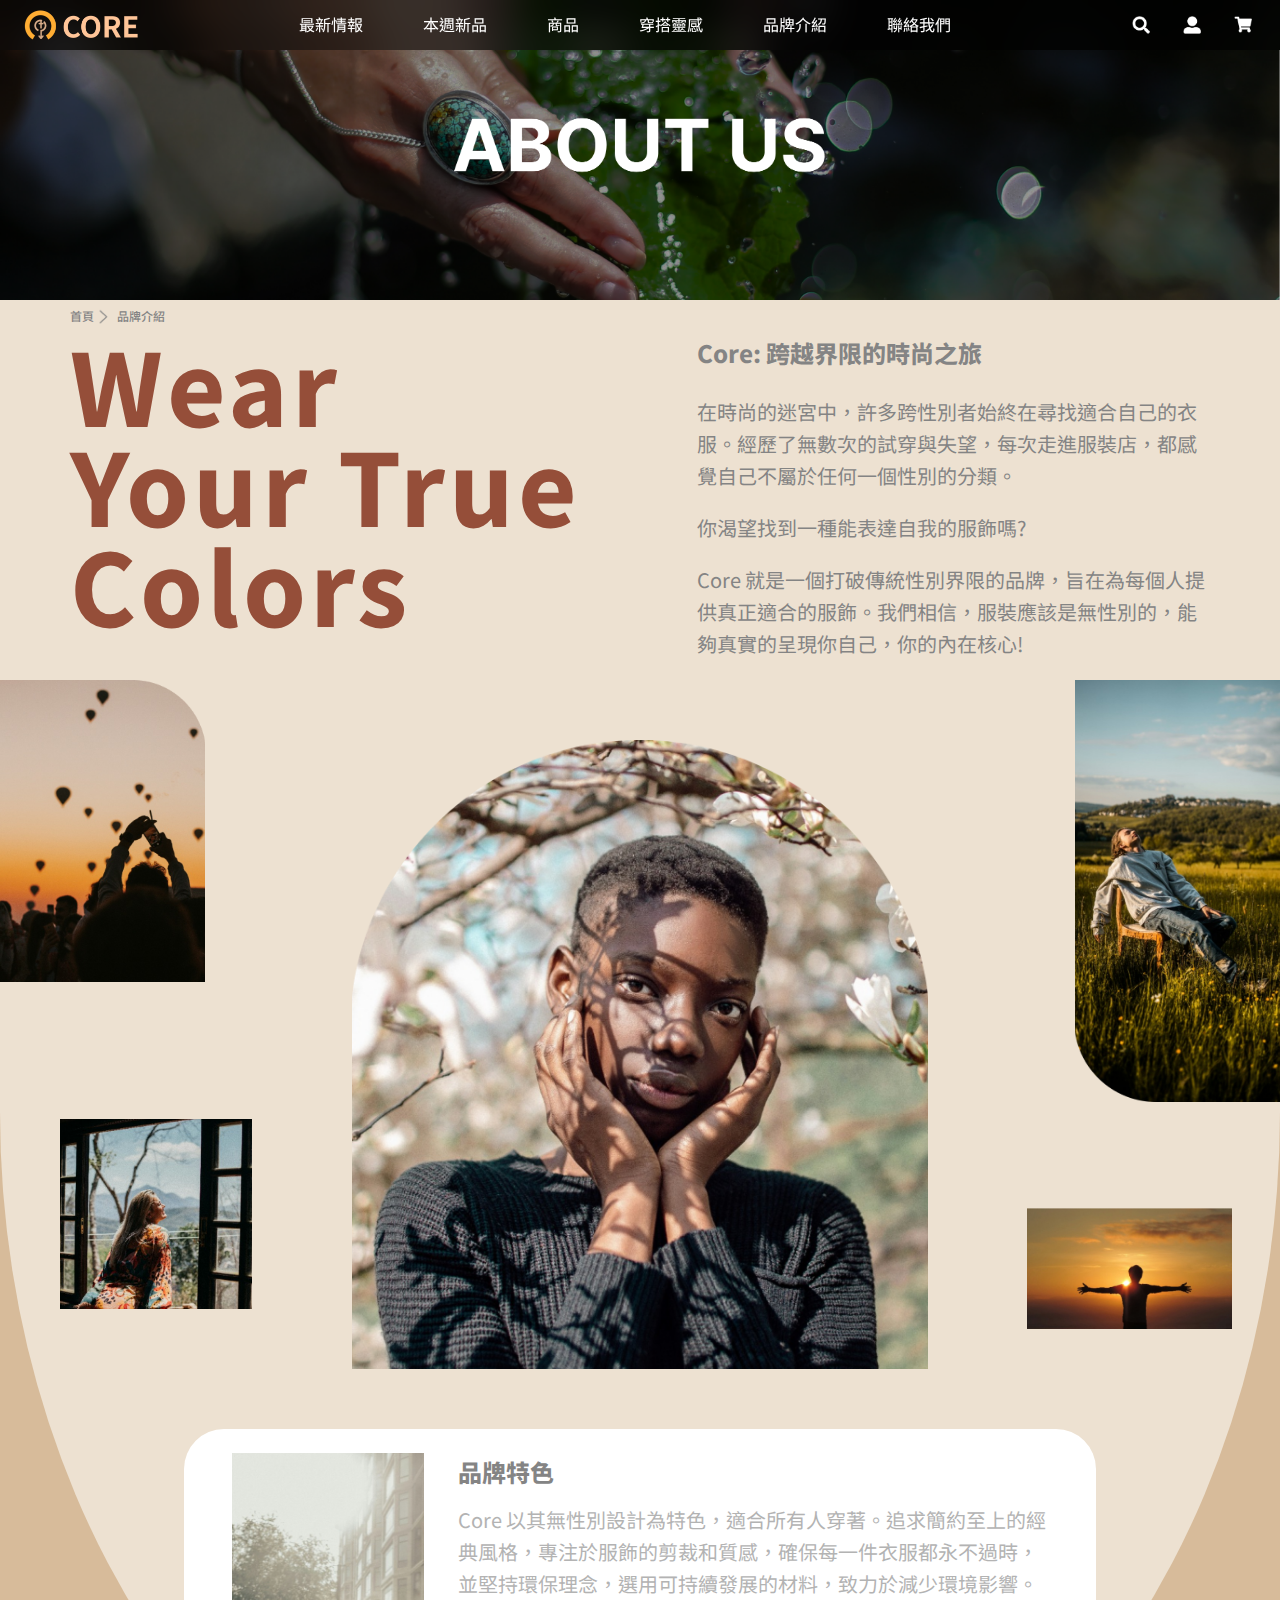
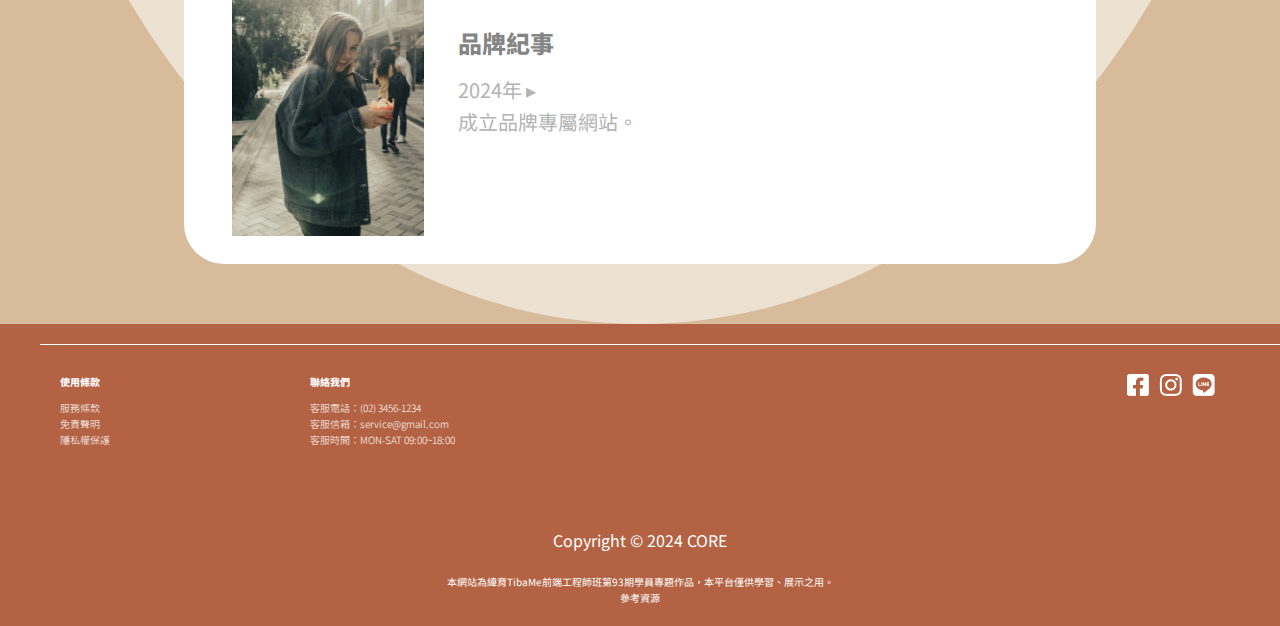
==== about-us.html @ e3f55ef5 "資料夾結構調整" ====
<!DOCTYPE html>
<html lang="zh-TW">
<head>
    <meta charset="UTF-8">
    <meta name="viewport" content="width=device-width, initial-scale=1.0">
    <title>品牌介紹 | CORE</title>
    <link rel="stylesheet" href="/css/about-us.css">
    <link rel="stylesheet" href="/css/main.css">
    <link rel="stylesheet" href="https://cdnjs.cloudflare.com/ajax/libs/font-awesome/6.0.0-beta3/css/all.min.css">
</head>
<body>
    <div id="wrapper"><!-- 最外層包裝 -->
        
        <!-- 導覽列     -->
         <nav id="main-sel">
             <a href="index.html"><img src="/img/main-logo_row_text.png" alt=""></a>
             <!-- logo按鈕 -->
             <!-- <h1>CORE</h1> -->
             <ul class="navbar-list">
                 <li><a href="latest-news.html" class="list-item">最新情報</a></li>
                 <li><a href="new-arrivals.html" class="list-item">本週新品</a></li>
                 <li><a href="all-products.html" class="list-item">商品</a></li>
                 <li><a href="style-inspiration.html" class="list-item">穿搭靈感</a></li>
                 <li><a href="about-us.html" class="list-item">品牌介紹</a></li>
                 <li><a href="contact-us.html" class="list-item">聯絡我們</a></li>
 
             </ul>
             <ul class="icon">
                 <li><a href="#" class="list-item"><img src="/img/lensVector.png" alt=""></a></li>
                 <li><a href="login.html" class="list-item"><img src="/img/personVector.png" alt=""></a></li>
                 <li><a href="cart.html" class="list-item"><img src="/img/cartVector.png" alt=""></a></li>
             </ul>
         </nav>
         <header>
             <div id="cover" class="coverflow">
                 <a href="new-arrivals.html"><img src="/img/about_img.png" alt="圖片1"></a>
             </div>
         </header> 
         
         
         <!-- 中間內容 -->

         <main>
            <section class="about02"><!--處理背景-->
                <div class="content-bg"><!--處理裝飾弧形背景-->
                    <div class="breadcrumbs">
                        <ol class="itemscope">
                            <li>
                                <a href="index.html"><span>首頁</span></a>
                            </li>
                            
                            <li>
                                <span>品牌介紹</span>
                            </li>
                        </ol>
                    </div>
                    
                        <div class="content-1"><!--處理重要介紹文在寬度1140px內置中排版-->
                            <div class="inner01">
                                <div class="heading">
                                    <h2>Wear <br>Your True Colors<br></h2>
                                </div>
                                <div class="text">
                                    <h3>Core: 跨越界限的時尚之旅</h3>
                                    <p>在時尚的迷宮中，許多跨性別者始終在尋找適合自己的衣服。經歷了無數次的試穿與失望，每次走進服裝店，都感覺自己不屬於任何一個性別的分類。</p>
                                    <p>你渴望找到一種能表達自我的服飾嗎?</p>
                                    <p>Core 就是一個打破傳統性別界限的品牌，旨在為每個人提供真正適合的服飾。我們相信，服裝應該是無性別的，能夠真實的呈現你自己，你的內在核心!</p>
                                </div>
                            </div>
                            
                        </div>
                        <div class="content-2">
                            <div class="figure_wrap01">
                                <figure class="f1">
                                    <img src="/img/deco_1.png" alt="">
                                </figure>
                                <figure class="f2">
                                    <img src="/img/deco_3.png" alt="">
                                </figure>
                            </div>
                            <div class="figure_wrap02">
                                <figure class="main-fig">
                                    <img src="/img/main_deco.png" alt="">
                                </figure>

                            </div>
                            <div class="figure_wrap03">
                                <figure class="f3">
                                    <img src="/img/deco_2.png" alt="">
                                </figure>
                                <figure class="f4">
                                    <img src="/img/deco_4.png" alt="">
                                </figure>
                            </div>

                        </div>
                        <div class="content-3"><!--處理重要介紹文在寬度1140px內置中排版-->
                            <div class="inner03">
                                <div class="profile">
                                    <figure class="f5">
                                        <img src="/img/deco_5.png" alt="">
                                    </figure>
                                </div>
                                <div class="txt">
                                    <h3>品牌特色</h3>
                                    <p>Core 以其無性別設計為特色，適合所有人穿著。追求簡約至上的經典風格，專注於服飾的剪裁和質感，確保每一件衣服都永不過時，並堅持環保理念，選用可持續發展的材料，致力於減少環境影響。</p>
                                    <h3>品牌紀事</h3>
                                    <p>2024年 ▸ <br> 
                                    成立品牌專屬網站。</p>
                                </div>
                            </div>
                            
                        </div>
                </div>
            </section>
            

         </main>


          <!-- 頁尾     -->
        <footer>
            <div class="content-footer">
                <div class="information">
                    <div class="manual">
                        <h5>使用條款</h5>
                        <p>服務條款
                        <br>
                        免責聲明
                        <br>
                        隱私權保護</p>
                    </div>
                    <div class="contact">
                        <h5>聯絡我們</h5>
                        <p>客服電話：(02) 3456-1234
                        <br>
                        客服信箱：service@gmail.com
                        <br>
                        客服時間：MON-SAT 09:00~18:00
                        </p>
                    </div>
                </div>
                <div class="user">
                    <ul>
                        <li><a href="#" class="list-item"><img src="/img/fb-Vector.png" alt=""></a></li>
                        <li><a href="#" class="list-item"><img src="/img/igVector.png" alt=""></a></li>
                        <li><a href="#" class="list-item"><img src="/img/lineVector.png" alt=""></a></li>
                    </ul>
                </div>
            </div>
            <div class="copyright">
                <h3>Copyright © 2024 CORE
                </h3>
                <p>本網站為緯育TibaMe前端工程師班第93期學員專題作品，本平台僅供學習、展示之用。</p>
                <p><a href="#">參考資源</a></p>
            </div>
        </footer>
    </div>
</body>
</html>
---- css/about-us.css ----
@import url("reset.css");


@import url('https://fonts.googleapis.com/css2?family=Noto+Sans+TC:wght@100..900&display=swap');

html{
    font-size: 62.5%; /* 預設字級是16px, 16 x 62.5% ＝ 10 , 方便計算*/
  }

body{
    
    /* font-size: 20px; */
    line-height: 1.6;
    color: #333;
    font-family: Noto Sans TC, Arial, Helvetica, sans-serif;
}

a{
    color: #fff;
    text-decoration: none;
}


#wrapper {
    /* width: 1140px; */
    /* wrapper寬度不適合限制固定寬度，會影響不同尺寸的呈現狀況 */
    margin: 0 auto;
    margin: 0;
    padding: 0;
    border: 0;
    vertical-align: baseline;
}


/* ==============(header大圖)================ */

.coverflow{
    /* border: 1px solid red; */
    width: auto;
    height: 300px;
    /* 主要父容器的寬度建議設定auto(可以跟著螢幕大小變化，是板面需求，調整固定高度即可) */
    position: relative;
    /* overflow: hidden; */
}

.coverflow > a{
    display: block;
    position: absolute;
    top: 0;
    left: 0;
    width: 100%;
    /* 設置元素的寬度為其包含塊（父層）的100%。 */
    height: 100%;
    /* 設置元素的高度為自動，表示元素的高度會根據其內容自動調整，而不會強制拉伸到某個固定高度。 */
    /* 如果用height: 100%：設置元素的高度為其包含塊的100%，表示元素的高度會填滿其父層的高度，不論其內容多少。 */

}

.coverflow > a > img{
    width: 100%;
    height: 100%;
    object-fit: cover;
}

/* ================中間內容============== */


.about02{
    background-color: #D7BB9A;
    /* border: 1px solid #EDE1D1; */
    width: 100%;
    height: 100%; */
    /* border: 1px solid red;  */
    



    


}
/*麵包屑*/
.breadcrumbs{
    width: 1140px;
    padding: 5px 0;
    margin: 0 auto;
    /* border: 1px solid red; */

}

.itemscope{
    display: flex;
    align-items: center;



}

.itemscope li {
    /* border: 1px solid red; */

    position: relative;
    font-size: 1.2rem;
    color: #3e3e3e;
    /* letter-spacing: .1em; */
    text-transform: uppercase;
    height: 24px;
    margin-right: 5px;
    padding-right: 18px;

}



/*用偽元素處理麵包屑箭頭*/
.itemscope li::after{
    /* border: 1px solid red; */
    position: absolute;
    top: 50%;
    right: 0;
    transform: translateY(-50%);
    content: "";
    width: 18px;
    height: 24px;
    background: url(/img/ep_arrow-up.png) center center / contain no-repeat;

}

.itemscope li:last-child::after{
    display: none;

}

.itemscope li > a{
    /* border: 1px solid red; */
    
    display: block;
    /* width: 40px; */
    height: 24px;
    line-height: 22px;
    color: #848484;
    transition: opacity .3s;
    font-weight: 500;
    


}

.itemscope li > span{
    display: block;
    /* width: 70px; */
    height: 24px;
    line-height: 22px;
    color: #848484;
    transition: opacity .3s;
    font-weight: 500;

}


.content-bg{
    /* border: 1px solid blue; */
    width: 100%;
    height: auto;
    background-color: #EDE1D1;
    border-radius:  0 0 50% 50%;
    margin: 0 auto;
    padding-bottom: 60px;
}

.content-1{
    /* border: 1px solid red;  */

    width: 1140px;
    /* padding: 40px 0; */
    margin: 0 auto;
    /* display: flex; */
    
}

.inner01{
    /* border: 1px solid red;  */
    display: flex;
    align-items: start;
    justify-content: space-between;
}

.heading{
    flex-basis: 55%;
}

.heading > h2{
    /* border: 1px solid red;  */
    line-height: 10rem;
    font-size: 10rem;
    color: #954E39;
    font-weight: 800;
    letter-spacing: .4rem;
}

.text{
    /* border: 1px solid red;  */

    flex-basis: 45%;
}

.text h3{
    font-size: 2.4rem;
    font-weight: 800;
    color: #848484;
    margin-bottom: 24px;
}

.text  > p{
    font-size: 2rem;
    color: #848484;
    margin-bottom: 20px;
    
}



.content-2{
    display: flex;
    /* border: 1px solid red; */
    justify-content: space-between;

}

.figure_wrap01{
    /* border: 1px solid red;  */

    flex-grow: 1;
    flex-basis: 20%;
    display: flex;
    flex-direction: column;
    justify-content: space-between;
    
}

.f1{
    width: 80%;
}

.f1 > img{
    /* border: 1px solid red;  */
    width: 100%;
    height: 100%;
    object-fit: cover;
}

.f2{
    width: 75%;
    padding-left: 60px;
    padding-bottom: 120px;
}

.f2 > img{
    width: 100%;
    height: 100%;
    object-fit: cover;


}

.figure_wrap02{
    flex-grow: 1;
    flex-basis: 60%;
    display: flex;
    flex-direction: column;
    align-items: center;
    justify-content: center;
}

.main-fig{
    width: 75%;
    padding: 60px 0;
}

.main-fig > img{
    width: 100%;
    height: 100%;
    object-fit: cover;
}

.figure_wrap03{
    /* border: 1px solid red;  */

    flex-grow: 1;
    flex-basis: 20%;
    display: flex;
    flex-direction: column;
    justify-content: space-between;
    align-items: end;
}

.f3{
    width: 80%;
}

.f3 > img{
    /* border: 1px solid red;  */
    width: 100%;
    height: 100%;
    object-fit: cover;
}

.f4{
    width: 80%;
    padding-right: 48px;
    padding-bottom: 100px;
}

.f4 > img{
    /* border: 1px solid red;  */
    width: 100%;
    height: 100%;
    object-fit: cover;
}


.content-3{
    /* border: 1px solid red;  */
    width: 1140px;
    /* padding: 40px 0; */
    margin: 0 auto;


    
}

.inner03{
    /* border: 1px solid red;  */
    background-color: #fff;
    border-radius: 40px;
    width: 80%;
    margin: 0 auto;
    display: flex;
    align-items: start;
}

.profile{
    /* border: 1px solid red;  */

    flex-basis: 30%;

    
}

.f5{
    width: 70%;
    padding-left: 48px;
    padding-top: 24px;
    padding-bottom: 24px;
}

.f5 > img{
    /* border: 1px solid red;  */
    width: 100%;
    height: 100%;
    object-fit: cover;
}

.txt{
    /* border: 1px solid red;  */
    flex-basis: 70%;
}

.txt > h3{
    padding-top: 24px;
    font-size: 2.4rem;
    font-weight: 800;
    color: #848484;
    margin-bottom: 12px;
    
}


.txt > p{
    font-size: 2rem;
    color: #B3B3B3;
    /* margin-bottom: 20px; */
    padding-right: 48px;
}
---- css/main.css ----
@import url("reset.css");
@import url('https://fonts.googleapis.com/css2?family=Noto+Sans+TC:wght@100..900&display=swap');

html{
    font-size: 62.5%; /* 預設字級是16px, 16 x 62.5% ＝ 10 , 方便計算*/
  }

body{
    
    /* font-size: 20px; */
    line-height: 1.6;
    color: #333;
    font-family: Noto Sans TC, Arial, Helvetica, sans-serif;
}

a{
    color: #fff;
    text-decoration: none;
}


#wrapper {
    /* width: 1140px; */
    /* wrapper寬度不適合限制固定寬度，會影響不同尺寸的呈現狀況 */
    margin: 0 auto;
    margin: 0;
    padding: 0;
    border: 0;
    vertical-align: baseline;
}
/* ==============(nav選單)================ */
#main-sel {
    position: fixed;
    top: 0;
    left: 0;
    right: 0;
    background-color: rgba(0, 0, 0, 0.5);
    backdrop-filter: blur(20px);
    z-index: 1000;
    display: flex;
    align-items: center;
    justify-content: space-between;
    /* max-width: 1140px; */
    max-width: 100%;
    /* #main-sel 元素的寬度如果超過了 #wrapper 的寬度，導致內部的內容無法在 #wrapper 的範圍內居中對齊。可以用max-width防止內容超出 #wrapper 的寬度。： */
   padding: 0 20px;
    /* 確保 #main-sel 的內容在 #wrapper 的範圍內置中 */
}

#main-sel>a{
    /* border: 2px solid red; */
    display: block;
    height: 50px;
    display: flex;
    align-items: center;
    justify-content: center;
    /* margin-left: 20px; */
    
}

#main-sel>a img{
    display: block;
    max-height: 100%;
    max-width: 100%;
}

.navbar-list {
    /* border: 2px solid red; */
    display: flex;
    
    /* margin-left: auto; */
    /* margin-left: auto;：自動設定左邊距離，使 ul 元素在其父容器中靠右對齊。這是因為在使用 auto 值時，剩餘的空間會被分配給左邊距離，從而將元素推到右邊。 */
}

.navbar-list li {
    flex-grow: 1;
    /* border: 2px solid red; */
    position: relative;
    margin: 0 30px;
    display: flex;
    /* #main-sel li 導入 Flex，並使用 align-items 和 justify-content 來把所有內部的元素垂直和水平置中 */
    align-items: center;
    justify-content: center;
}


#main-sel li a{
    /* border: 1px solid blue; */
    display: block;
    text-align: center;
    line-height: 42px;
    font-size: 1.6rem;
    
}

/* add:選單項目的滑動下劃線效果 */
.navbar-list li a::after {
    content: "";
    display: block;
    width: 0;
    height: 2px;
    background: #e2a87b;
    transition: width .3s;
}

.navbar-list li a:hover::after {
    width: 100%;
    transition: width .3s;
}

/* =========================== */


#main-sel li:hover a{
    /* border: 1px solid blue; */
    display: block;
    text-align: center;
    line-height: 42px;
    font-size: 1.6rem;
    font-weight: 800;
    color: #e2a87b;
    
    
}

.icon{
    display: flex;
}

.icon li{
    margin-left: 25px;
}


.icon img{

    /* border: 1px solid blue; */
    display: block;
    /* 在 .list-item img 中使用 max-height 和 max-width 來確保圖像不會超過父元素的尺寸，同時保持圖像的比例 */
    max-height: 70%;
    max-width: 70%;
    /* text-align: center; */
}





/* ================首尾============== */

footer{
    background-color: #B36243;
    overflow: hidden;
}

.content-footer{
    /* border: 1px solid blue; */
    /* max-width: 1140px; */
    /* width: 100%; 確保 .content-3 滿寬 */
    margin: 0 auto;
    padding: 50px 60px;
    /* padding: 50px 20px; 減少內邊距以適應不同視窗大小 */
    display: flex;
    align-items: start;
    justify-content: space-between;
    position: relative;
}

.content-footer::before{
    content: "";
    display: block;
    width: calc(100% - 40px); /* 使用百分比寬度減去左右的間距 */
    height: 1px;
    background-color: #fff;
    position: absolute;
    right: 0;
    top: 20px;
    margin: 0 auto;
}


.information{
    /* border: 1px solid blue; */
    display: flex;
}

.manual{
    /* border: 1px solid blue; */
    color: white;
    margin-right: 200px;
}

.manual h5{
    font-weight: 800;
    margin-bottom: 10px;
}

.manual p{
    font-weight: 300;
    margin-bottom: 10px;
}

.contact{
    /* border: 1px solid blue; */
    color: white;
}

.contact h5{
    font-weight: 800;
    margin-bottom: 10px;
}

.contact p{
    font-weight: 300;
    margin-bottom: 10px;
}

.user ul{
    /* border: 1px solid blue; */
    display: flex;
}

.user li{
    margin: 0 5px;
    display: flex;
    align-items: center;
    justify-content: center;
}

.user a{
    display: block;
    align-items: center;
    justify-content: center;
}

.user img{
    display: block;
}

.copyright{
    /* border: 1px solid blue; */
    max-width: 1140px;
    margin: 0 auto;
    padding: 20px 0;
    display: flex;
    flex-direction: column;
    align-items: center;
    justify-content: center;
}

.copyright > h3{
    color: #fff;
    font-size: 1.6rem;
    margin-bottom: 20px;
}

.copyright > p{
    color: #fff;
}

.copyright > p > a{
    display: block;
    color: #fff;
}



@media screen and (max-width: 1030px) {
    /* 第一個斷點提早設定，標題列的字會擠到換行 */
    /* 先看wrapper最大寬度是多少，先設定一個斷點>>>width :auto */
    .wrapper{
      width: auto;
    }

    /* 當螢幕寬度小於1030px時，調整navbar-list li中的內容 */
    .navbar-list li {
        margin: 0 10px; /* 調整間距 */
    }
    
    #main-sel li a {
        font-size: 1.2rem; /* 調整字體大小 */
        line-height: 30px; /* 調整行高 */
    }
    
    #main-sel>a img {
        max-height: 80%; /* 調整圖片大小 */
        max-width: 80%;
    }
    
    .icon img {
        max-height: 50%;
        max-width: 50%;
    }
  
  }
  
  @media screen and (max-width: 930px) {
  
    /* 遇到頁尾開始無法填滿頁面，另外標題列的部分也需要只留下ICON和漢堡 */
    .navbar-list {
        display: none;
    }

    #main-sel {
        display: flex;
        justify-content: space-between;
    }

    .icon {
        display: none;
    }

    #main-sel::after {
        content: '\2630'; /* Unicode for hamburger icon */
        font-size: 2.4rem;
        color: #fff;
        cursor: pointer;
    }

    footer {
        width: 100%;
        padding: 20px;
    }

    .content-footer {
        flex-direction: column;
        align-items: center;
        padding: 20px;
    }

    .information {
        flex-direction: column;
        align-items: center;
    }

    .manual,
    .contact {
        margin-right: 0;
        text-align: center;
    }

    .user {
        margin-top: 20px;
    }

    .copyright {
        width: 100%;
        padding: 10px 0;
        text-align: center;
    }
  }
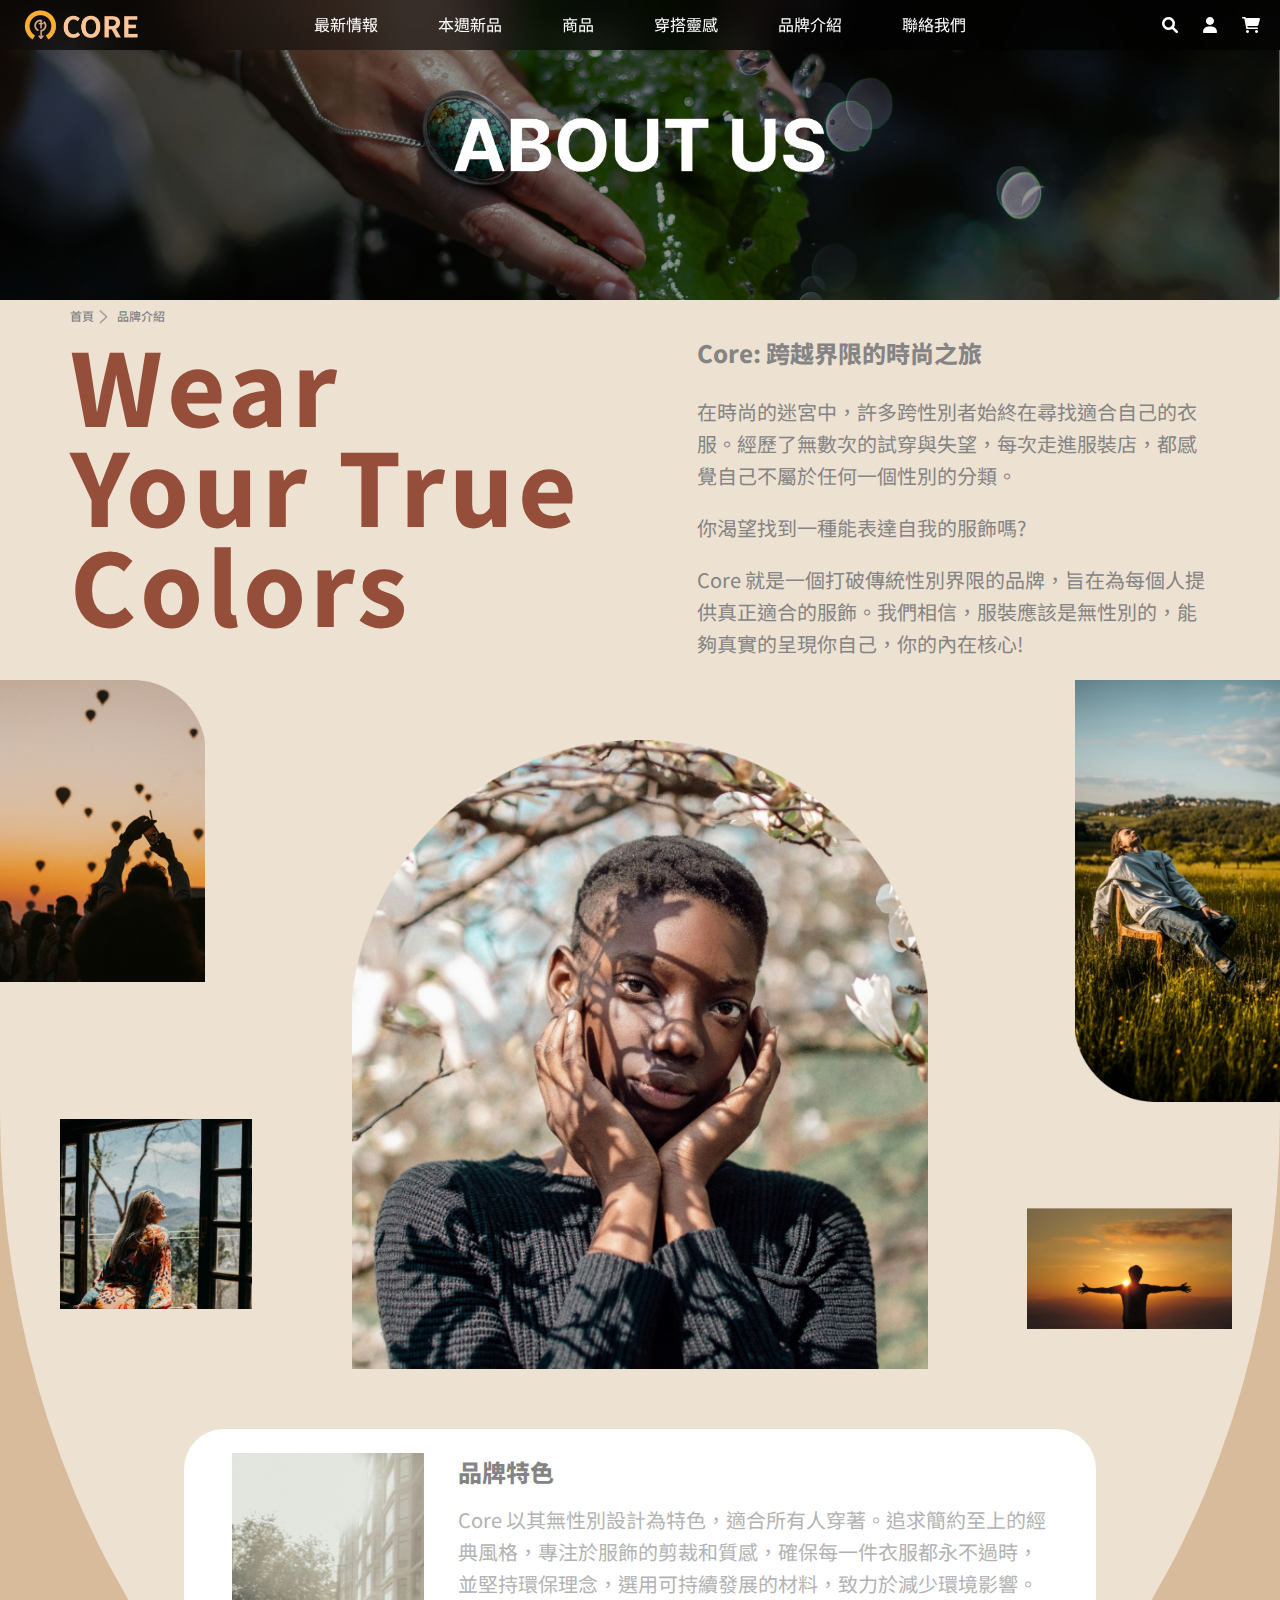
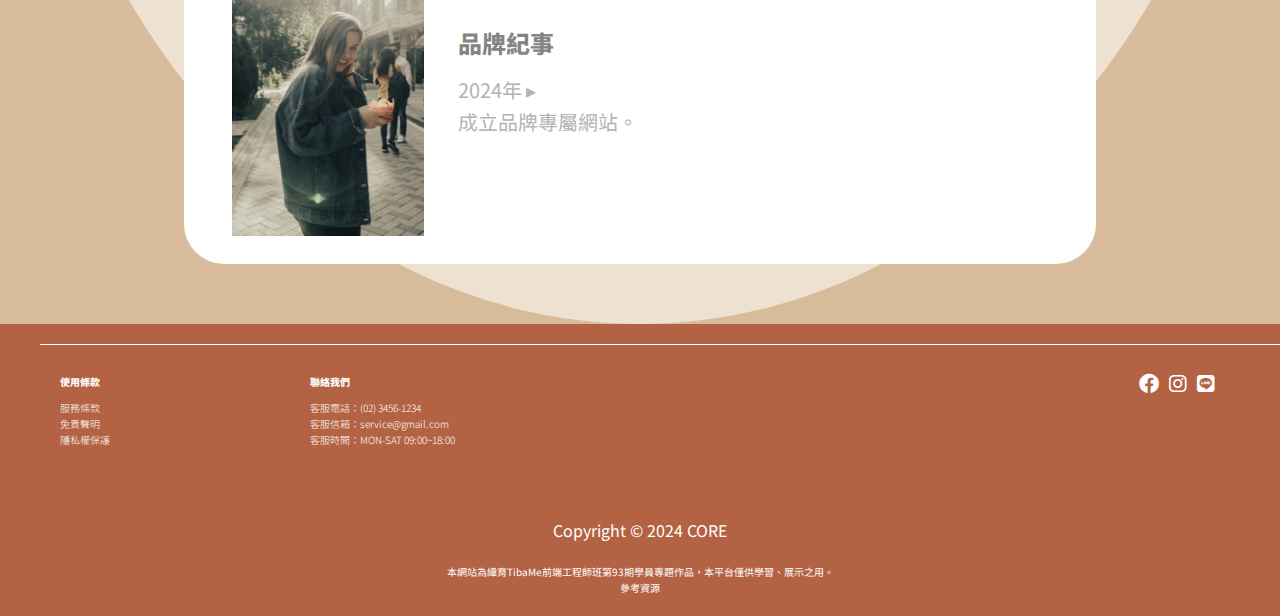
==== commit 1c0539c4: "更換icon標籤(font-awesome)" ====
--- a/about-us.html
+++ b/about-us.html
@@ -1,160 +1,190 @@
 <!DOCTYPE html>
 <html lang="zh-TW">
-<head>
-    <meta charset="UTF-8">
-    <meta name="viewport" content="width=device-width, initial-scale=1.0">
+  <head>
+    <meta charset="UTF-8" />
+    <meta name="viewport" content="width=device-width, initial-scale=1.0" />
     <title>品牌介紹 | CORE</title>
-    <link rel="stylesheet" href="/css/about-us.css">
-    <link rel="stylesheet" href="/css/main.css">
-    <link rel="stylesheet" href="https://cdnjs.cloudflare.com/ajax/libs/font-awesome/6.0.0-beta3/css/all.min.css">
-</head>
-<body>
-    <div id="wrapper"><!-- 最外層包裝 -->
-        
-        <!-- 導覽列     -->
-         <nav id="main-sel">
-             <a href="index.html"><img src="/img/main-logo_row_text.png" alt=""></a>
-             <!-- logo按鈕 -->
-             <!-- <h1>CORE</h1> -->
-             <ul class="navbar-list">
-                 <li><a href="latest-news.html" class="list-item">最新情報</a></li>
-                 <li><a href="new-arrivals.html" class="list-item">本週新品</a></li>
-                 <li><a href="all-products.html" class="list-item">商品</a></li>
-                 <li><a href="style-inspiration.html" class="list-item">穿搭靈感</a></li>
-                 <li><a href="about-us.html" class="list-item">品牌介紹</a></li>
-                 <li><a href="contact-us.html" class="list-item">聯絡我們</a></li>
- 
-             </ul>
-             <ul class="icon">
-                 <li><a href="#" class="list-item"><img src="/img/lensVector.png" alt=""></a></li>
-                 <li><a href="login.html" class="list-item"><img src="/img/personVector.png" alt=""></a></li>
-                 <li><a href="cart.html" class="list-item"><img src="/img/cartVector.png" alt=""></a></li>
-             </ul>
-         </nav>
-         <header>
-             <div id="cover" class="coverflow">
-                 <a href="new-arrivals.html"><img src="/img/about_img.png" alt="圖片1"></a>
-             </div>
-         </header> 
-         
-         
-         <!-- 中間內容 -->
+    <link rel="stylesheet" href="./css/about-us.css" />
+    <link rel="stylesheet" href="./css/main.css" />
+    <link
+      rel="stylesheet"
+      href="https://cdnjs.cloudflare.com/ajax/libs/font-awesome/6.0.0-beta3/css/all.min.css"
+    />
+  </head>
+  <body>
+    <div id="wrapper">
+      <!-- 最外層包裝 -->
 
-         <main>
-            <section class="about02"><!--處理背景-->
-                <div class="content-bg"><!--處理裝飾弧形背景-->
-                    <div class="breadcrumbs">
-                        <ol class="itemscope">
-                            <li>
-                                <a href="index.html"><span>首頁</span></a>
-                            </li>
-                            
-                            <li>
-                                <span>品牌介紹</span>
-                            </li>
-                        </ol>
-                    </div>
-                    
-                        <div class="content-1"><!--處理重要介紹文在寬度1140px內置中排版-->
-                            <div class="inner01">
-                                <div class="heading">
-                                    <h2>Wear <br>Your True Colors<br></h2>
-                                </div>
-                                <div class="text">
-                                    <h3>Core: 跨越界限的時尚之旅</h3>
-                                    <p>在時尚的迷宮中，許多跨性別者始終在尋找適合自己的衣服。經歷了無數次的試穿與失望，每次走進服裝店，都感覺自己不屬於任何一個性別的分類。</p>
-                                    <p>你渴望找到一種能表達自我的服飾嗎?</p>
-                                    <p>Core 就是一個打破傳統性別界限的品牌，旨在為每個人提供真正適合的服飾。我們相信，服裝應該是無性別的，能夠真實的呈現你自己，你的內在核心!</p>
-                                </div>
-                            </div>
-                            
-                        </div>
-                        <div class="content-2">
-                            <div class="figure_wrap01">
-                                <figure class="f1">
-                                    <img src="/img/deco_1.png" alt="">
-                                </figure>
-                                <figure class="f2">
-                                    <img src="/img/deco_3.png" alt="">
-                                </figure>
-                            </div>
-                            <div class="figure_wrap02">
-                                <figure class="main-fig">
-                                    <img src="/img/main_deco.png" alt="">
-                                </figure>
+      <!-- 導覽列     -->
+      <nav id="main-sel">
+        <a href="index.html"
+          ><img src="./img/main-logo_row_text.png" alt=""
+        /></a>
+        <!-- logo按鈕 -->
+        <!-- <h1>CORE</h1> -->
+        <ul class="navbar-list">
+          <li><a href="latest-news.html" class="list-item">最新情報</a></li>
+          <li><a href="new-arrivals.html" class="list-item">本週新品</a></li>
+          <li><a href="all-products.html" class="list-item">商品</a></li>
+          <li>
+            <a href="style-inspiration.html" class="list-item">穿搭靈感</a>
+          </li>
+          <li><a href="about-us.html" class="list-item">品牌介紹</a></li>
+          <li><a href="contact-us.html" class="list-item">聯絡我們</a></li>
+        </ul>
+        <ul class="icon">
+          <li>
+            <a href="#" class="list-item"
+              ><i class="fa-solid fa-magnifying-glass"></i></a>
+          </li>
+          <li>
+            <a href="login.html" class="list-item"
+              ><i class="fa-solid fa-user"></i></a>
+          </li>
+          <li>
+            <a href="cart.html" class="list-item"
+              ><i class="fa-solid fa-cart-shopping"></i></a>
+          </li>
+        </ul>
+      </nav>
+      <header>
+        <div id="cover" class="coverflow">
+          <a href="new-arrivals.html"
+            ><img src="./img/about_img.png" alt="圖片1"
+          /></a>
+        </div>
+      </header>
 
-                            </div>
-                            <div class="figure_wrap03">
-                                <figure class="f3">
-                                    <img src="/img/deco_2.png" alt="">
-                                </figure>
-                                <figure class="f4">
-                                    <img src="/img/deco_4.png" alt="">
-                                </figure>
-                            </div>
+      <!-- 中間內容 -->
 
-                        </div>
-                        <div class="content-3"><!--處理重要介紹文在寬度1140px內置中排版-->
-                            <div class="inner03">
-                                <div class="profile">
-                                    <figure class="f5">
-                                        <img src="/img/deco_5.png" alt="">
-                                    </figure>
-                                </div>
-                                <div class="txt">
-                                    <h3>品牌特色</h3>
-                                    <p>Core 以其無性別設計為特色，適合所有人穿著。追求簡約至上的經典風格，專注於服飾的剪裁和質感，確保每一件衣服都永不過時，並堅持環保理念，選用可持續發展的材料，致力於減少環境影響。</p>
-                                    <h3>品牌紀事</h3>
-                                    <p>2024年 ▸ <br> 
-                                    成立品牌專屬網站。</p>
-                                </div>
-                            </div>
-                            
-                        </div>
+      <main>
+        <section class="about02">
+          <!--處理背景-->
+          <div class="content-bg">
+            <!--處理裝飾弧形背景-->
+            <div class="breadcrumbs">
+              <ol class="itemscope">
+                <li>
+                  <a href="index.html"><span>首頁</span></a>
+                </li>
+
+                <li>
+                  <span>品牌介紹</span>
+                </li>
+              </ol>
+            </div>
+
+            <div class="content-1">
+              <!--處理重要介紹文在寬度1140px內置中排版-->
+              <div class="inner01">
+                <div class="heading">
+                  <h2>Wear <br />Your True Colors<br /></h2>
                 </div>
-            </section>
-            
+                <div class="text">
+                  <h3>Core: 跨越界限的時尚之旅</h3>
+                  <p>
+                    在時尚的迷宮中，許多跨性別者始終在尋找適合自己的衣服。經歷了無數次的試穿與失望，每次走進服裝店，都感覺自己不屬於任何一個性別的分類。
+                  </p>
+                  <p>你渴望找到一種能表達自我的服飾嗎?</p>
+                  <p>
+                    Core
+                    就是一個打破傳統性別界限的品牌，旨在為每個人提供真正適合的服飾。我們相信，服裝應該是無性別的，能夠真實的呈現你自己，你的內在核心!
+                  </p>
+                </div>
+              </div>
+            </div>
+            <div class="content-2">
+              <div class="figure_wrap01">
+                <figure class="f1">
+                  <img src="./img/deco_1.png" alt="" />
+                </figure>
+                <figure class="f2">
+                  <img src="./img/deco_3.png" alt="" />
+                </figure>
+              </div>
+              <div class="figure_wrap02">
+                <figure class="main-fig">
+                  <img src="./img/main_deco.png" alt="" />
+                </figure>
+              </div>
+              <div class="figure_wrap03">
+                <figure class="f3">
+                  <img src="./img/deco_2.png" alt="" />
+                </figure>
+                <figure class="f4">
+                  <img src="./img/deco_4.png" alt="" />
+                </figure>
+              </div>
+            </div>
+            <div class="content-3">
+              <!--處理重要介紹文在寬度1140px內置中排版-->
+              <div class="inner03">
+                <div class="profile">
+                  <figure class="f5">
+                    <img src="./img/deco_5.png" alt="" />
+                  </figure>
+                </div>
+                <div class="txt">
+                  <h3>品牌特色</h3>
+                  <p>
+                    Core
+                    以其無性別設計為特色，適合所有人穿著。追求簡約至上的經典風格，專注於服飾的剪裁和質感，確保每一件衣服都永不過時，並堅持環保理念，選用可持續發展的材料，致力於減少環境影響。
+                  </p>
+                  <h3>品牌紀事</h3>
+                  <p>
+                    2024年 ▸ <br />
+                    成立品牌專屬網站。
+                  </p>
+                </div>
+              </div>
+            </div>
+          </div>
+        </section>
+      </main>
 
-         </main>
-
-
-          <!-- 頁尾     -->
-        <footer>
-            <div class="content-footer">
-                <div class="information">
-                    <div class="manual">
-                        <h5>使用條款</h5>
-                        <p>服務條款
-                        <br>
-                        免責聲明
-                        <br>
-                        隱私權保護</p>
-                    </div>
-                    <div class="contact">
-                        <h5>聯絡我們</h5>
-                        <p>客服電話：(02) 3456-1234
-                        <br>
-                        客服信箱：service@gmail.com
-                        <br>
-                        客服時間：MON-SAT 09:00~18:00
-                        </p>
-                    </div>
-                </div>
-                <div class="user">
-                    <ul>
-                        <li><a href="#" class="list-item"><img src="/img/fb-Vector.png" alt=""></a></li>
-                        <li><a href="#" class="list-item"><img src="/img/igVector.png" alt=""></a></li>
-                        <li><a href="#" class="list-item"><img src="/img/lineVector.png" alt=""></a></li>
-                    </ul>
-                </div>
+      <!-- 頁尾     -->
+      <footer>
+        <div class="content-footer">
+          <div class="information">
+            <div class="manual">
+              
+              <h5>使用條款</h5>
+              <a href="#">服務條款</a>
+              <a href="#">免責聲明</a>
+              <a href="#">隱私權保護</a>
             </div>
-            <div class="copyright">
-                <h3>Copyright © 2024 CORE
-                </h3>
-                <p>本網站為緯育TibaMe前端工程師班第93期學員專題作品，本平台僅供學習、展示之用。</p>
-                <p><a href="#">參考資源</a></p>
+            <div class="contact">
+              <h5>聯絡我們</h5>
+                <p>客服電話：(02) 3456-1234</p>
+                <p>客服信箱：service@gmail.com</p>
+                <p>客服時間：MON-SAT 09:00~18:00</p>
             </div>
-        </footer>
+          </div>
+          <div class="user">
+            <ul>
+              <li>
+                <a href="#" class="list-item"
+                  ><i class="fa-brands fa-facebook"></i></a>
+              </li>
+              <li>
+                <a href="#" class="list-item"
+                  ><i class="fa-brands fa-instagram"></i></a>
+              </li>
+              <li>
+                <a href="#" class="list-item"
+                  ><i class="fa-brands fa-line"></i></a>
+              </li>
+            </ul>
+          </div>
+        </div>
+        <div class="copyright">
+          <h3>Copyright © 2024 CORE</h3>
+          <p>
+            本網站為緯育TibaMe前端工程師班第93期學員專題作品，本平台僅供學習、展示之用。
+          </p>
+          <p><a href="#">參考資源</a></p>
+        </div>
+      </footer>
     </div>
-</body>
-</html>+  </body>
+</html>
--- a/css/about-us.css
+++ b/css/about-us.css
@@ -122,7 +122,7 @@
     content: "";
     width: 18px;
     height: 24px;
-    background: url(/img/ep_arrow-up.png) center center / contain no-repeat;
+    background: url(../img/ep_arrow-up.png) center center / contain no-repeat;
 
 }
 
--- a/css/main.css
+++ b/css/main.css
@@ -132,13 +132,13 @@
 }
 
 
-.icon img{
+.icon i{
 
     /* border: 1px solid blue; */
     display: block;
     /* 在 .list-item img 中使用 max-height 和 max-width 來確保圖像不會超過父元素的尺寸，同時保持圖像的比例 */
-    max-height: 70%;
-    max-width: 70%;
+    max-height: 100%;
+    max-width: 100%;
     /* text-align: center; */
 }
 
@@ -195,9 +195,10 @@
     margin-bottom: 10px;
 }
 
-.manual p{
+.manual a{
+    display: block;
     font-weight: 300;
-    margin-bottom: 10px;
+
 }
 
 .contact{
@@ -211,8 +212,8 @@
 }
 
 .contact p{
+    display: block;
     font-weight: 300;
-    margin-bottom: 10px;
 }
 
 .user ul{
@@ -233,8 +234,9 @@
     justify-content: center;
 }
 
-.user img{
-    display: block;
+.user i{
+    display: block;
+    font-size: 20px;
 }
 
 .copyright{
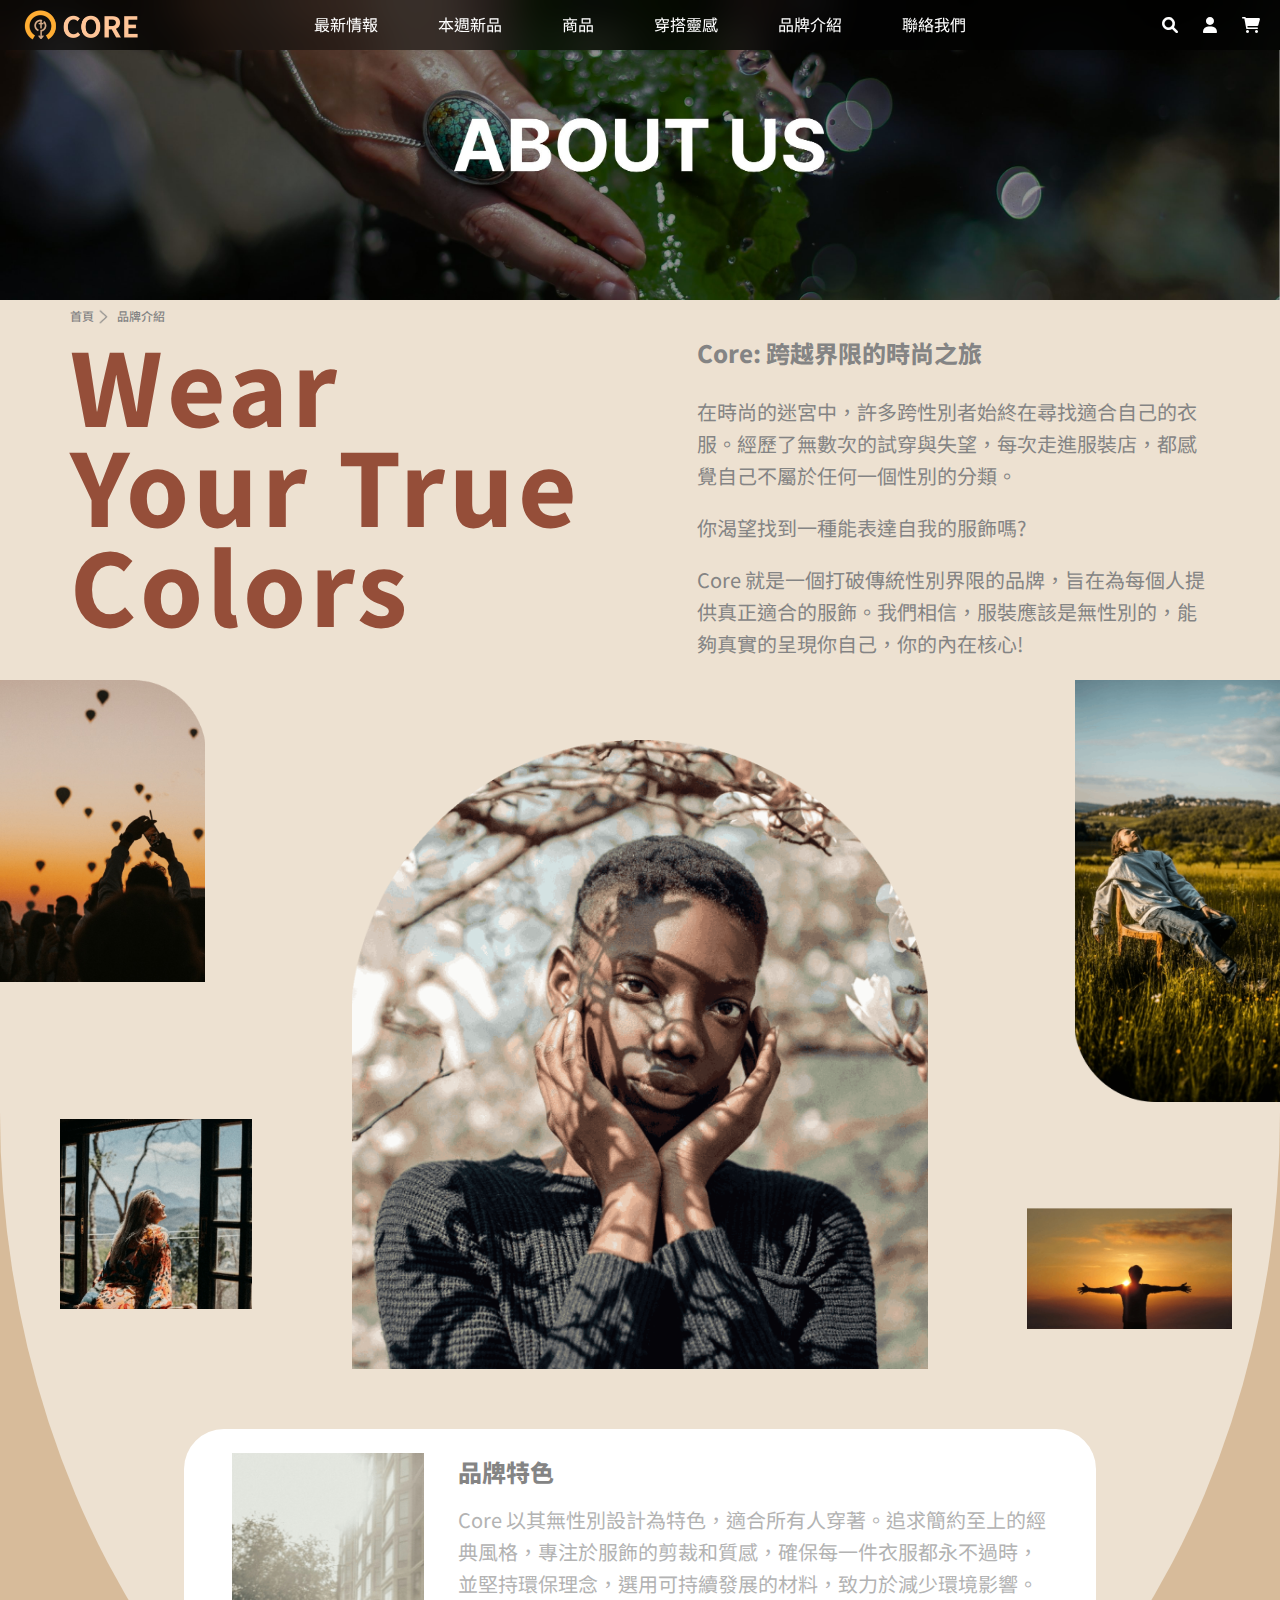
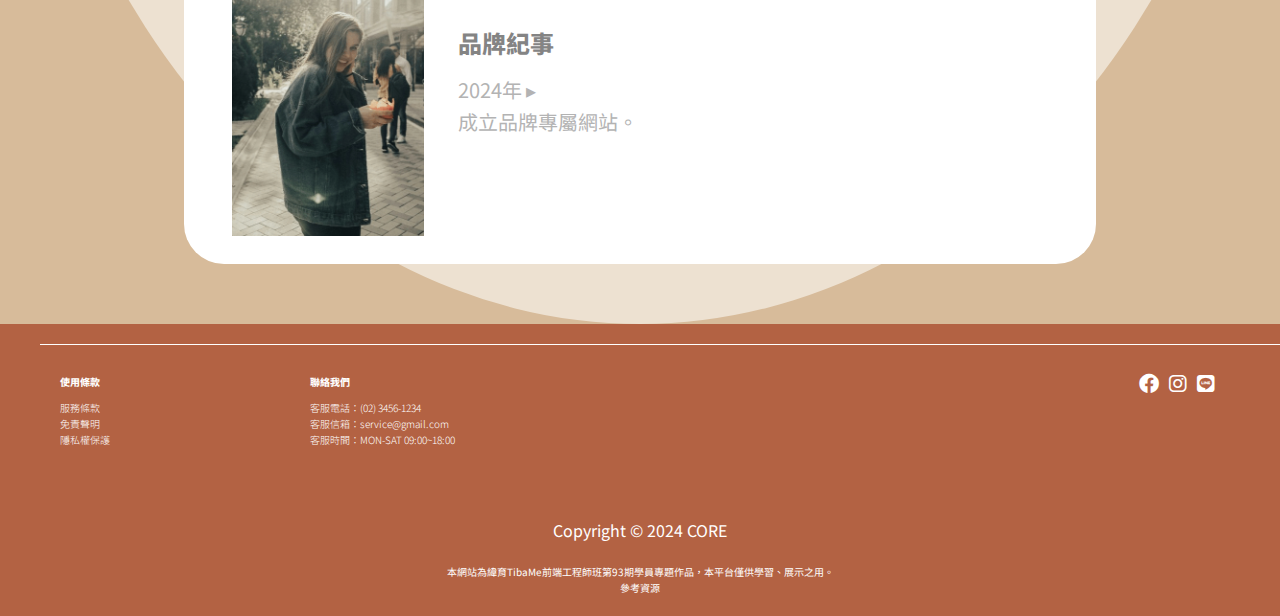
==== commit 7844e04b: "壓縮圖片-1" ====
--- a/about-us.html
+++ b/about-us.html
@@ -50,7 +50,7 @@
       <header>
         <div id="cover" class="coverflow">
           <a href="new-arrivals.html"
-            ><img src="./img/about_img.png" alt="圖片1"
+            ><img src="./img/about_img.jpg" alt="圖片1"
           /></a>
         </div>
       </header>
@@ -96,23 +96,23 @@
             <div class="content-2">
               <div class="figure_wrap01">
                 <figure class="f1">
-                  <img src="./img/deco_1.png" alt="" />
+                  <img src="./img/deco_1 (1).png" alt="" />
                 </figure>
                 <figure class="f2">
-                  <img src="./img/deco_3.png" alt="" />
+                  <img src="./img/deco_3 (1).png" alt="" />
                 </figure>
               </div>
               <div class="figure_wrap02">
                 <figure class="main-fig">
-                  <img src="./img/main_deco.png" alt="" />
+                  <img src="./img/main_deco (2).png" alt="" />
                 </figure>
               </div>
               <div class="figure_wrap03">
                 <figure class="f3">
-                  <img src="./img/deco_2.png" alt="" />
+                  <img src="./img/deco_2 (1).png" alt="" />
                 </figure>
                 <figure class="f4">
-                  <img src="./img/deco_4.png" alt="" />
+                  <img src="./img/deco_4 (1).png" alt="" />
                 </figure>
               </div>
             </div>
@@ -121,7 +121,7 @@
               <div class="inner03">
                 <div class="profile">
                   <figure class="f5">
-                    <img src="./img/deco_5.png" alt="" />
+                    <img src="./img/deco_5 (1).png" alt="" />
                   </figure>
                 </div>
                 <div class="txt">
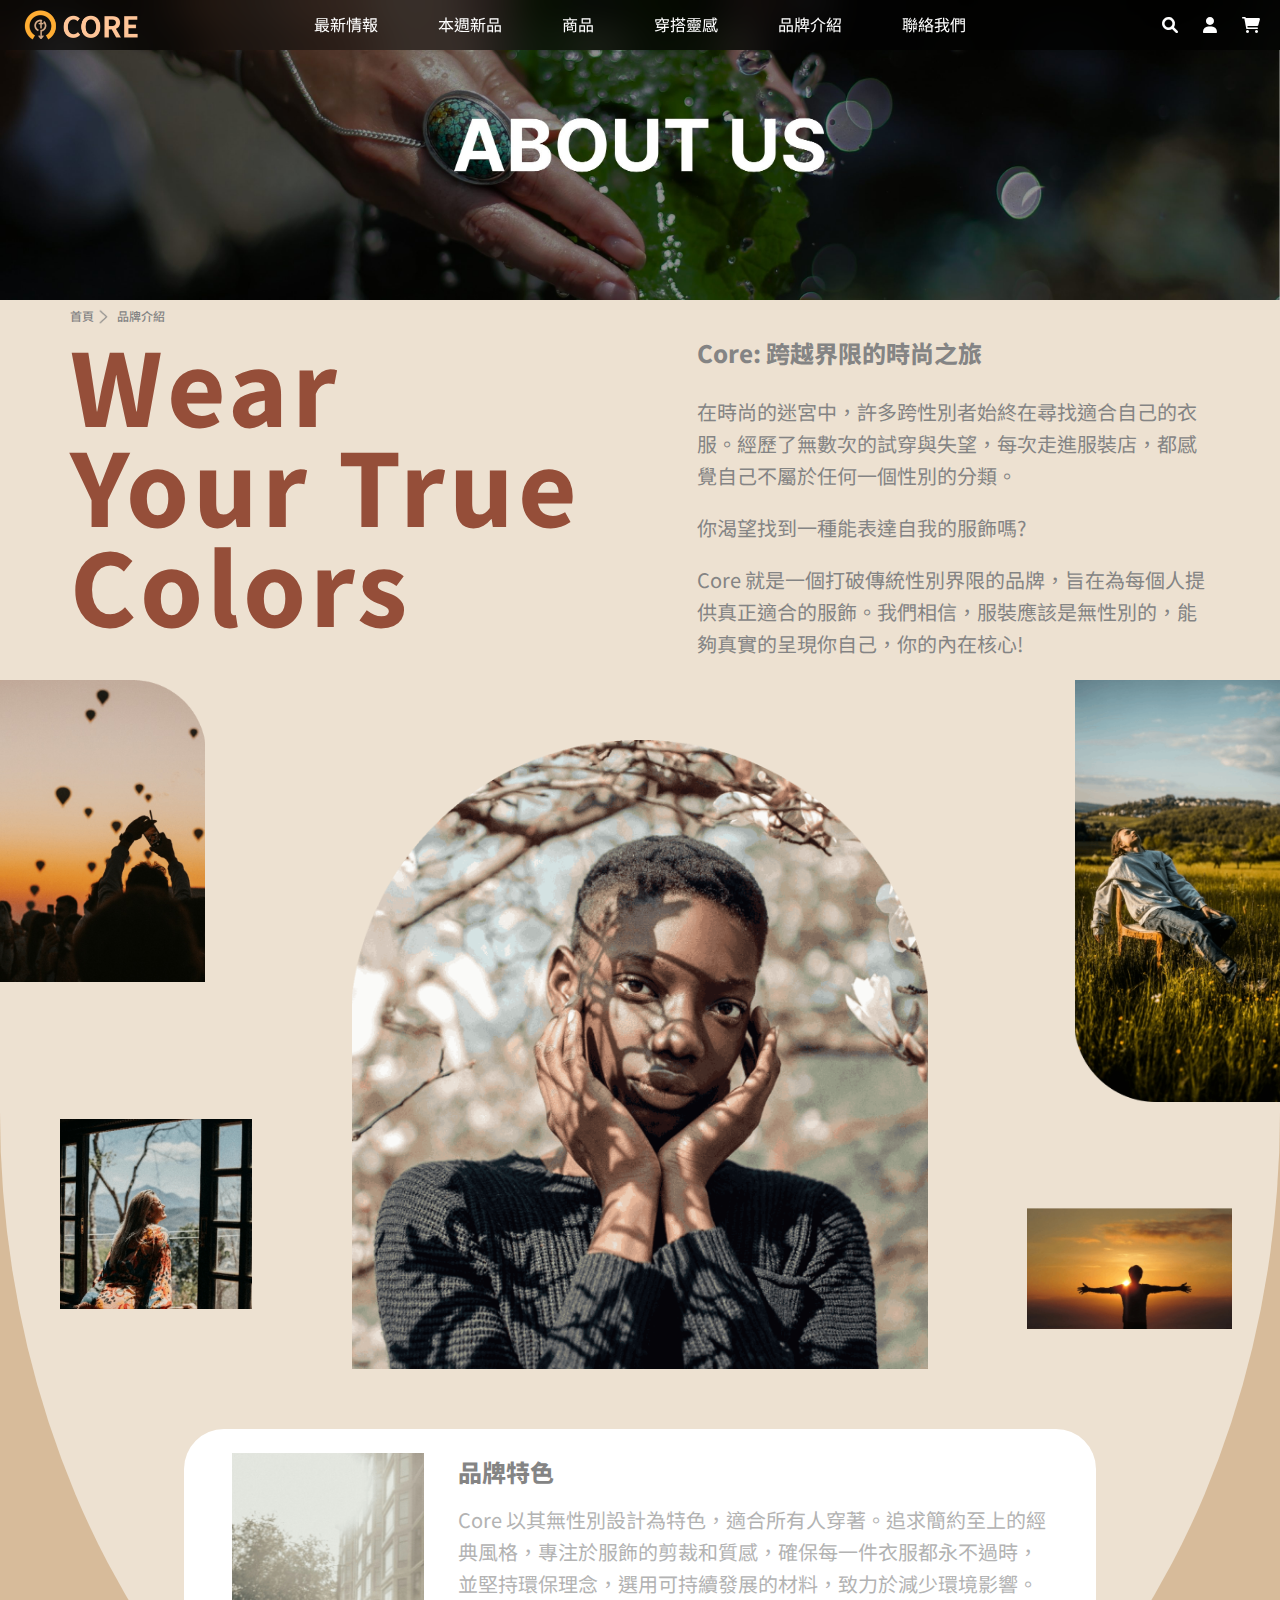
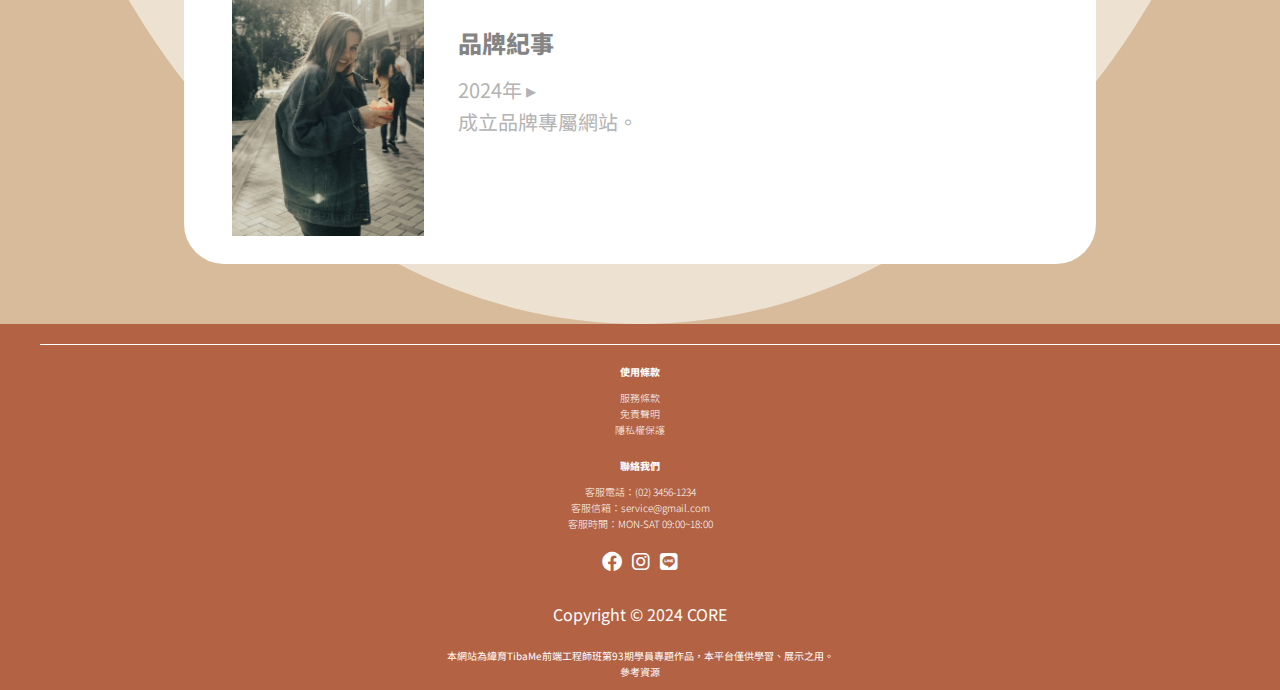
==== commit cb887ba9: "完成所有頁面標題列的RWD漢堡功能" ====
--- a/about-us.html
+++ b/about-us.html
@@ -10,6 +10,8 @@
       rel="stylesheet"
       href="https://cdnjs.cloudflare.com/ajax/libs/font-awesome/6.0.0-beta3/css/all.min.css"
     />
+
+    <script src="./js/main.js"></script>
   </head>
   <body>
     <div id="wrapper">
@@ -46,7 +48,32 @@
               ><i class="fa-solid fa-cart-shopping"></i></a>
           </li>
         </ul>
+
+        <!-- RWD使用的選單漢堡線 -->
+        <div class="hamburger" id="hamburger">&#9776;</div>
       </nav>
+
+        <!-- RWD使用的選單漢堡線、側邊選單及濾鏡 -->
+         <div id="menu-overlay"></div>
+         <div id="side-menu">
+           <ul class="side-navbar-list">
+             <li><a href="latest-news.html" class="side-list-item">最新情報</a></li>
+             <li><a href="new-arrivals.html" class="side-list-item">本週新品</a></li>
+             <li><a href="all-products.html" class="side-list-item">商品</a></li>
+             <li><a href="style-inspiration.html" class="side-list-item">穿搭靈感</a></li>
+             <li><a href="about-us.html" class="side-list-item">品牌介紹</a></li>
+             <li><a href="contact-us.html" class="side-list-item">聯絡我們</a></li>
+             <li><a href="login.html" class="side-list-item">會員登入</a></li>
+             <li><a href="cart.html" class="side-list-item">購物車</a></li>
+           </ul>
+           <ul class="social">
+            <li><a href="#" title="Facebook"><i class="fa-brands fa-facebook"></i></a></li>
+            <li><a href="#" title="Instagram"><i class="fa-brands fa-instagram"></i></a></li>
+            <li><a href="#" title="LINE"><i class="fa-brands fa-line"></i></a></li>
+            
+          </ul>
+         </div>
+      
       <header>
         <div id="cover" class="coverflow">
           <a href="new-arrivals.html"
--- a/css/about-us.css
+++ b/css/about-us.css
@@ -24,8 +24,9 @@
 #wrapper {
     /* width: 1140px; */
     /* wrapper寬度不適合限制固定寬度，會影響不同尺寸的呈現狀況 */
-    margin: 0 auto;
-    margin: 0;
+    width: 100%;
+    /* max-width: 1140px; */
+    margin: 0 auto;
     padding: 0;
     border: 0;
     vertical-align: baseline;
@@ -69,23 +70,18 @@
     background-color: #D7BB9A;
     /* border: 1px solid #EDE1D1; */
     width: 100%;
-    height: 100%; */
-    /* border: 1px solid red;  */
-    
-
-
-
-    
-
-
+    height: 100%;
+
+    
+    
 }
 /*麵包屑*/
 .breadcrumbs{
-    width: 1140px;
+    width: 100%;
+    max-width: 1140px;
     padding: 5px 0;
     margin: 0 auto;
     /* border: 1px solid red; */
-
 }
 
 .itemscope{
@@ -171,7 +167,10 @@
 .content-1{
     /* border: 1px solid red;  */
 
-    width: 1140px;
+    max-width: 1140px;
+    width: 100%;
+    /* width: 1140px; */
+
     /* padding: 40px 0; */
     margin: 0 auto;
     /* display: flex; */
@@ -321,7 +320,8 @@
 
 .content-3{
     /* border: 1px solid red;  */
-    width: 1140px;
+    width: 100%; 
+    max-width: 1140px;
     /* padding: 40px 0; */
     margin: 0 auto;
 
--- a/css/main.css
+++ b/css/main.css
@@ -3,6 +3,7 @@
 
 html{
     font-size: 62.5%; /* 預設字級是16px, 16 x 62.5% ＝ 10 , 方便計算*/
+    /* width: 100vw; */
   }
 
 body{
@@ -11,6 +12,7 @@
     line-height: 1.6;
     color: #333;
     font-family: Noto Sans TC, Arial, Helvetica, sans-serif;
+    width: 100%;
 }
 
 a{
@@ -20,10 +22,12 @@
 
 
 #wrapper {
-    /* width: 1140px; */
+
+    /* border: 1px solid red; */
+    width: 100%;
+    /* max-width: 1140px; */
     /* wrapper寬度不適合限制固定寬度，會影響不同尺寸的呈現狀況 */
     margin: 0 auto;
-    margin: 0;
     padding: 0;
     border: 0;
     vertical-align: baseline;
@@ -76,7 +80,6 @@
     flex-grow: 1;
     /* border: 2px solid red; */
     position: relative;
-    margin: 0 30px;
     display: flex;
     /* #main-sel li 導入 Flex，並使用 align-items 和 justify-content 來把所有內部的元素垂直和水平置中 */
     align-items: center;
@@ -84,14 +87,29 @@
 }
 
 
+
 #main-sel li a{
     /* border: 1px solid blue; */
     display: block;
+    max-width: 100%;
     text-align: center;
     line-height: 42px;
     font-size: 1.6rem;
-    
-}
+   
+
+    
+}
+
+.navbar-list li > a{
+    /* border: 1px solid blue; */
+    display: block;
+    max-width: 100%;
+    text-align: center;
+    line-height: 42px;
+    font-size: 1.6rem;
+    padding: 0 30px;
+}
+
 
 /* add:選單項目的滑動下劃線效果 */
 .navbar-list li a::after {
@@ -128,9 +146,13 @@
 }
 
 .icon li{
-    margin-left: 25px;
-}
-
+    /* margin-left: 25px; */
+}
+
+.icon li >a{
+    display: block;
+    padding-left: 25px;
+}
 
 .icon i{
 
@@ -151,12 +173,14 @@
 footer{
     background-color: #B36243;
     overflow: hidden;
+    /* width: 100%; */
+
 }
 
 .content-footer{
     /* border: 1px solid blue; */
     /* max-width: 1140px; */
-    /* width: 100%; 確保 .content-3 滿寬 */
+    /* width: 100%; */
     margin: 0 auto;
     padding: 50px 60px;
     /* padding: 50px 20px; 減少內邊距以適應不同視窗大小 */
@@ -181,6 +205,7 @@
 
 .information{
     /* border: 1px solid blue; */
+    /* width: 100%; */
     display: flex;
 }
 
@@ -265,6 +290,74 @@
     color: #fff;
 }
 
+
+/* ============== RWD側邊選單追加樣式 ================= */
+#menu-overlay {
+    display: none;
+    position: fixed;
+    top: 0;
+    left: 0;
+    width: 100%;
+    height: 100%;
+    background-color: rgba(0, 0, 0, 0.5);
+    z-index: 999;
+    transition: opacity 0.3s ease; /* 添加過渡效果 */
+  }
+  
+  #side-menu {
+    display: none;
+    position: fixed;
+    /* top: 0; */
+    top: 50px;
+    right: 0;
+    width: 66%;
+    height: 100%;
+    background-color: #333;
+    color: #fff;
+    z-index: 1000;
+    transform: translateX(100%);
+    transition: transform 0.3s ease;
+  }
+  
+  #side-menu ul {
+    list-style: none;
+    padding: 0;
+    margin: 0;
+    /* border: 1px solid yellow; */
+  }
+  
+  #side-menu li {
+    padding: 12px;
+    border-bottom: 1px solid #444;
+    /* border: 1px solid yellow; */
+
+    /* ------------- */
+
+    /* 讓 li 元素的區域可點擊擴大到整個 li 區域 */
+    position: relative; 
+    cursor: pointer; /* 使用 cursor: pointer 來顯示是可以點擊的 */
+  }
+  
+  #side-menu a {
+    color: #fff;
+    text-decoration: none;
+    /* border: 1px solid yellow; */
+    font-size: 1.4rem;
+    display: block;
+    width: auto; /* a連結內容的 width設定要能顯示效果，必須在父層li設定寬度，或加上position:relative，才能生效 */
+    height: auto;/* height設定同上 */
+    line-height: auto;
+    /* ------------ */
+    padding: 4px; /* 調整連結內容的 padding */
+  }
+
+/* ------------------ */
+  .hamburger {
+    display: none;
+    font-size: 2.4rem;
+    color: #fff;
+    cursor: pointer;
+  }
 
 
 @media screen and (max-width: 1030px) {
@@ -276,7 +369,7 @@
 
     /* 當螢幕寬度小於1030px時，調整navbar-list li中的內容 */
     .navbar-list li {
-        margin: 0 10px; /* 調整間距 */
+        margin: 0 4px; /* 調整間距 */
     }
     
     #main-sel li a {
@@ -299,6 +392,11 @@
   @media screen and (max-width: 930px) {
   
     /* 遇到頁尾開始無法填滿頁面，另外標題列的部分也需要只留下ICON和漢堡 */
+
+    .wrapper{
+        width: 100%;
+      }
+
     .navbar-list {
         display: none;
     }
@@ -312,16 +410,51 @@
         display: none;
     }
 
-    #main-sel::after {
-        content: '\2630'; /* Unicode for hamburger icon */
-        font-size: 2.4rem;
-        color: #fff;
-        cursor: pointer;
+
+
+    .hamburger {
+        display: block;
+      }
+    }
+    
+    #side-menu.show {
+      display: block;
+      transform: translateX(0);
+     
+    }
+    
+    #menu-overlay.show {
+      display: block;
+      opacity: 1; /* 顯示遮罩 */
+    }
+
+
+    /* #side-menu .social li:first-child {
+        border-top: 1px solid #727272;
+      } */
+
+    #side-menu .social li a{
+        /* border: 1px solid yellow; */
+        width: auto;
+        height: auto;
+        color: #fec599;
+      }
+
+    .social li a::after{
+        content: attr(title);
+      }
+
+    #side-menu .social li i{
+    margin-right: 4px;
+    width: 15px;
+    text-align: center;
     }
 
     footer {
+
+        /* border: 1px solid blue; */
         width: 100%;
-        padding: 20px;
+        /* padding: 20px; */
     }
 
     .content-footer {
@@ -337,6 +470,7 @@
 
     .manual,
     .contact {
+        margin-top: 20px;
         margin-right: 0;
         text-align: center;
     }
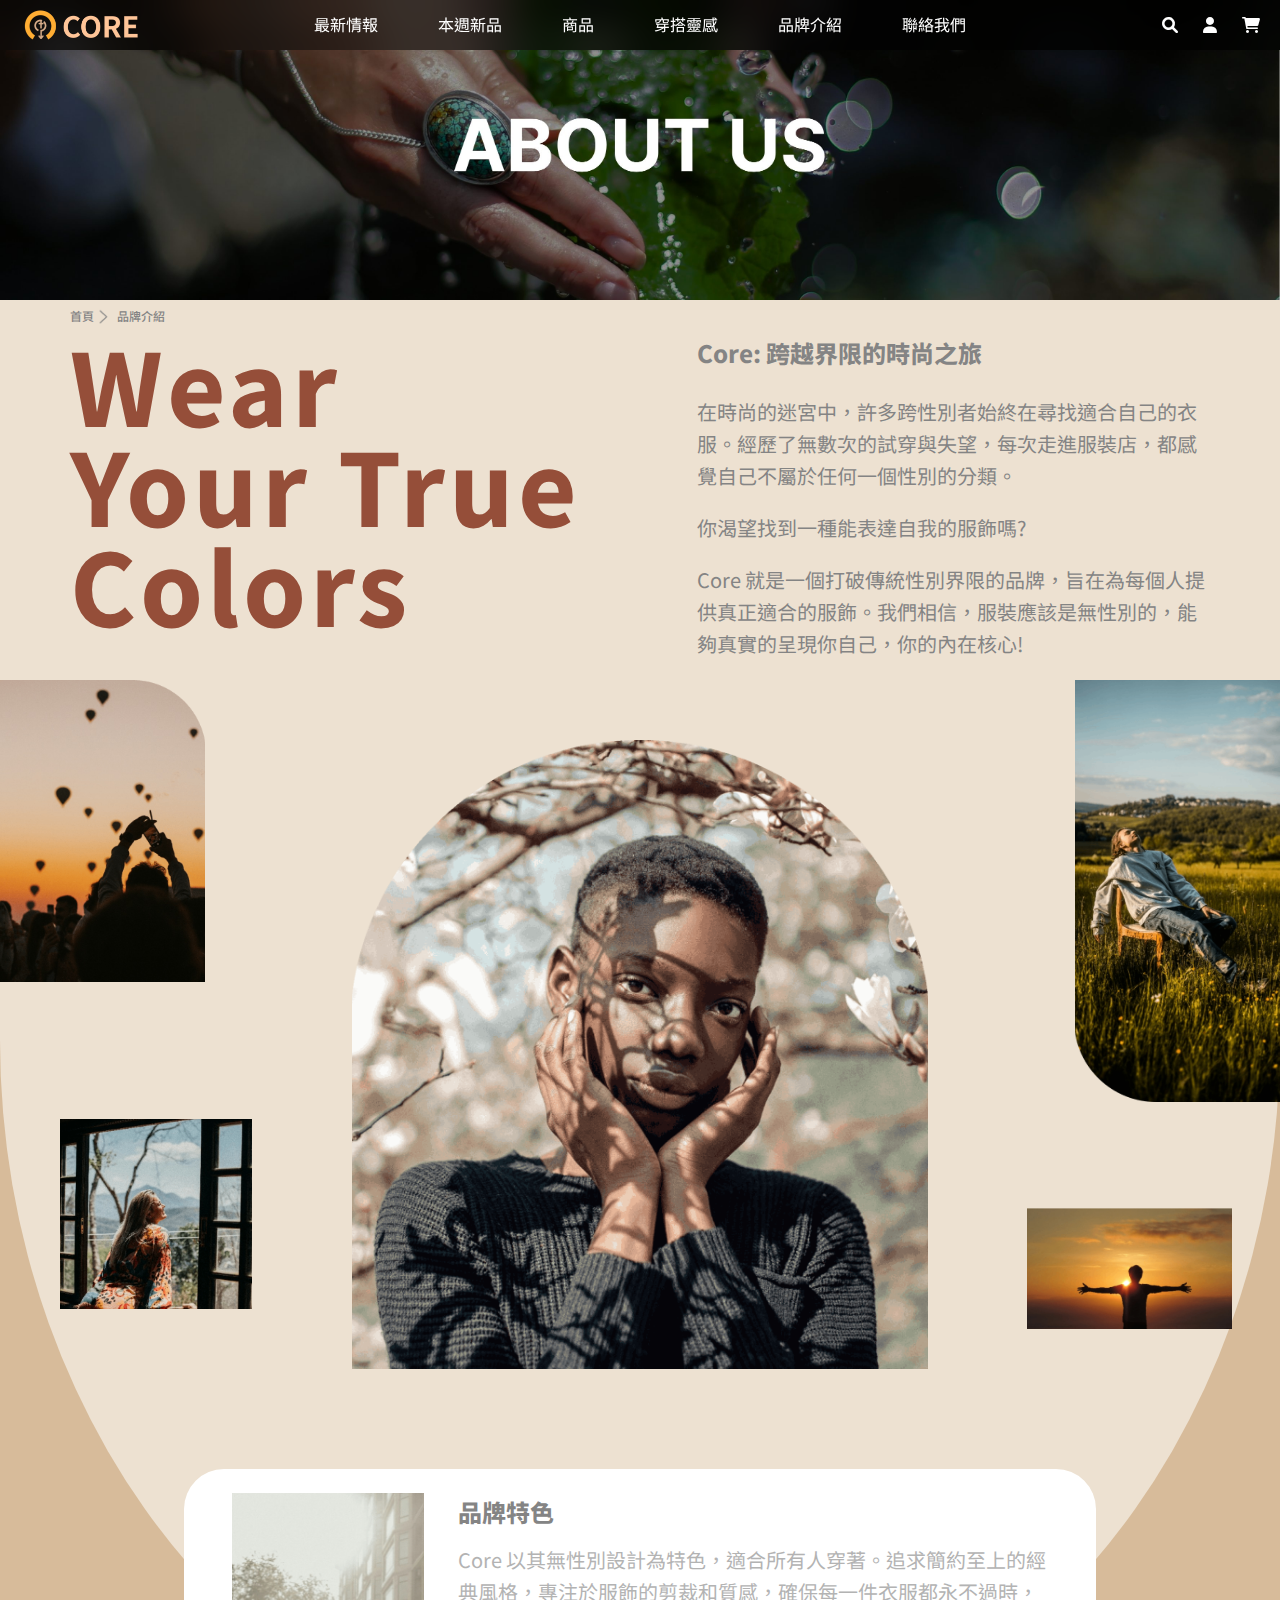
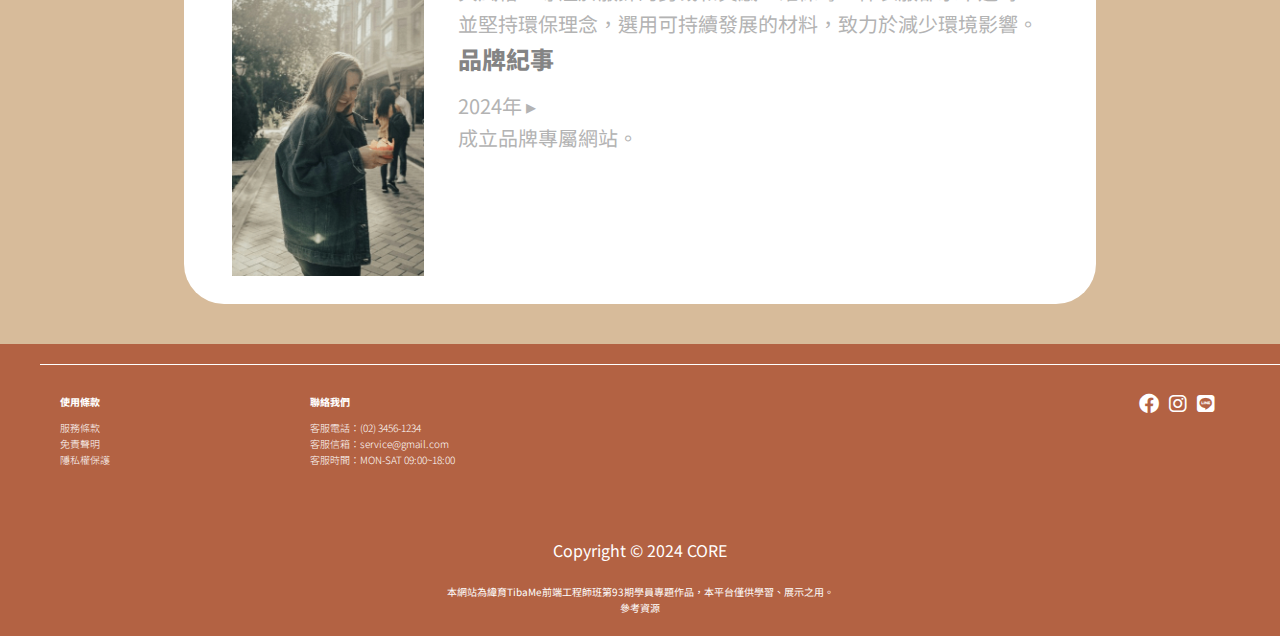
==== commit 370f8c05: "品牌介紹_820斷點完成" ====
--- a/about-us.html
+++ b/about-us.html
@@ -87,7 +87,7 @@
       <main>
         <section class="about02">
           <!--處理背景-->
-          <div class="content-bg">
+          <!-- <div class="content-bg"> -->
             <!--處理裝飾弧形背景-->
             <div class="breadcrumbs">
               <ol class="itemscope">
@@ -165,7 +165,7 @@
                 </div>
               </div>
             </div>
-          </div>
+          <!-- </div> -->
         </section>
       </main>
 
--- a/css/about-us.css
+++ b/css/about-us.css
@@ -71,10 +71,29 @@
     /* border: 1px solid #EDE1D1; */
     width: 100%;
     height: 100%;
-
-    
-    
-}
+    position: relative;
+    z-index: -2;
+
+}
+
+.about02::before{
+
+    content: "";
+    position: absolute;
+    max-width: 1770px;
+    width: 100%;
+    height: 90%;
+    top: 0%;
+    left: 0%;
+    background: #EDE1D1;
+    /* opacity: .4; */
+    border-radius:  0 0 50% 50%;
+    z-index: -1;
+
+        
+}
+    
+    
 /*麵包屑*/
 .breadcrumbs{
     width: 100%;
@@ -154,15 +173,7 @@
 }
 
 
-.content-bg{
-    /* border: 1px solid blue; */
-    width: 100%;
-    height: auto;
-    background-color: #EDE1D1;
-    border-radius:  0 0 50% 50%;
-    margin: 0 auto;
-    padding-bottom: 60px;
-}
+
 
 .content-1{
     /* border: 1px solid red;  */
@@ -174,6 +185,8 @@
     /* padding: 40px 0; */
     margin: 0 auto;
     /* display: flex; */
+    z-index: 2;
+
     
 }
 
@@ -223,6 +236,7 @@
     display: flex;
     /* border: 1px solid red; */
     justify-content: space-between;
+    z-index: 100;
 
 }
 
@@ -322,8 +336,9 @@
     /* border: 1px solid red;  */
     width: 100%; 
     max-width: 1140px;
-    /* padding: 40px 0; */
+    padding: 40px 0;
     margin: 0 auto;
+    
 
 
     
@@ -364,10 +379,10 @@
 .txt{
     /* border: 1px solid red;  */
     flex-basis: 70%;
+    padding-top: 24px;
 }
 
 .txt > h3{
-    padding-top: 24px;
     font-size: 2.4rem;
     font-weight: 800;
     color: #848484;
@@ -384,6 +399,257 @@
 }
 
 
-
-
-
+/* ==========RWD斷點============== */
+
+@media screen and (max-width: 1160px) {
+    /* 第一個斷點提早設定，標語和介紹文會擠到邊邊 */
+    /* 先看wrapper最大寬度是多少，先設定一個斷點>>>width :auto */
+    .wrapper{
+      width: auto;
+    }
+
+
+    /* 麵包屑往內縮，margin往外推，記住可以將斷點設定避開背景的子層，不然會撐開背景的寬度，讓頁面無法填滿 */
+
+
+    .itemscope{
+        padding: 20px 0;
+        /* border: 1px solid red; */
+        margin: 0 4% 0;
+    }
+    .itemscope li {
+        /* border: 1px solid red; */
+    
+        font-size: 2rem;
+        color: #3e3e3e;
+
+    
+    }
+    /* 標語介紹文區往內縮，margin往外推 */
+    .inner01{
+        gap: 0 25px;
+        margin: 60px 4% 0;
+    }
+
+    /* 左右圖片區wrap01和wrap03往內縮，margin往外推 */
+
+    .figure_wrap01{
+        /* border: 1px solid red;  */
+        padding-left: 4%;  
+    }
+    
+    
+    .figure_wrap03{
+       
+        padding-right: 4%;
+    }
+    
+
+}
+
+@media screen and (max-width: 908px) {
+    .txt > h3{
+        font-size: 2rem;
+        font-weight: 800;
+        color: #848484;
+        /* margin-bottom: 12px; */
+        /* border: 1px solid red;  */
+
+        
+    }
+    
+    
+    .txt > p{
+        font-size: 1.8rem;
+        color: #B3B3B3;
+        /* margin-bottom: 20px; */
+        padding-right: 48px;
+        margin-bottom: 12px;
+    }
+}
+
+@media screen and (max-width: 820px) {
+
+    /* 弧形背景弧度調整 */
+    .about02::before{
+
+        content: "";
+        position: absolute;
+        max-width: 1770px;
+        width: 100%;
+        height: 74%;
+        top: 0%;
+        left: 0%;
+        background: #EDE1D1;
+        /* opacity: .4; */
+        border-radius:  0 0 50% 50%;
+        z-index: -1;        
+    }
+
+
+    .content-3{
+        /* border: 1px solid red;  */
+        width: 100%; 
+        max-width: 1140px;
+        padding: 40px 0;
+        margin: 0 auto;
+        
+    
+    
+        
+    }
+    
+    .inner03{
+        /* border: 1px solid red;  */
+        background-color: #fff;
+        border-radius: 40px;
+        width: 80%;
+        margin: 0 auto;
+        display: flex;
+        align-items: start;
+    }
+    
+    .profile{
+        /* border: 1px solid red;  */
+    
+        flex-basis: 30%;
+    
+        
+    }
+    
+    .f5{
+        /* border: 1px solid red;  */
+
+        width: 100%;
+        /* padding-left: 48px; */
+        padding-top: 24px;
+        padding-bottom: 24px;
+    }
+    
+    .f5 > img{
+        /* border: 1px solid red;  */
+        width: 100%;
+        height: 100%;
+        object-fit: cover;
+    }
+    
+    .txt{
+        /* border: 1px solid red;  */
+        flex-basis: 70%;
+        padding: 24px 20px 24px 60px;
+    }
+    
+    .txt > h3{
+        font-size: 2rem;
+        font-weight: 800;
+        color: #848484;
+        /* margin-bottom: 12px; */
+        /* border: 1px solid red;  */
+
+        
+    }
+    
+    
+    .txt > p{
+        font-size: 1.8rem;
+        color: #B3B3B3;
+        /* margin-bottom: 20px; */
+        padding-right: 48px;
+        margin-bottom: 12px;
+    }
+    
+}
+
+@media screen and (max-width: 765px) {
+    
+}
+
+@media screen and (max-width: 430px) {
+
+    .figure_wrap01{
+        /* border: 1px solid red;  */
+        padding-left: 4%;  
+    }
+    
+    .f1{
+        width: 80%;
+    }
+    
+    .f1 > img{
+        /* border: 1px solid red;  */
+        width: 100%;
+        height: 100%;
+        object-fit: cover;
+    }
+    
+    .f2{
+        width: 75%;
+        padding-left: 60px;
+        padding-bottom: 120px;
+    }
+    
+    .f2 > img{
+        width: 100%;
+        height: 100%;
+        object-fit: cover;
+    
+    
+    }
+    
+    .figure_wrap02{
+        flex-grow: 1;
+        flex-basis: 60%;
+        display: flex;
+        flex-direction: column;
+        align-items: center;
+        justify-content: center;
+    }
+    
+    .main-fig{
+        width: 75%;
+        padding: 60px 0;
+    }
+    
+    .main-fig > img{
+        width: 100%;
+        height: 100%;
+        object-fit: cover;
+    }
+    
+    .figure_wrap03{
+        /* border: 1px solid red;  */
+        padding-right: 4%;
+        flex-grow: 1;
+        flex-basis: 20%;
+        display: flex;
+        flex-direction: column;
+        justify-content: space-between;
+        align-items: end;
+    }
+    
+    .f3{
+        width: 80%;
+    }
+    
+    .f3 > img{
+        /* border: 1px solid red;  */
+        width: 100%;
+        height: 100%;
+        object-fit: cover;
+    }
+    
+    .f4{
+        width: 80%;
+        padding-right: 48px;
+        padding-bottom: 100px;
+    }
+    
+    .f4 > img{
+        /* border: 1px solid red;  */
+        width: 100%;
+        height: 100%;
+        object-fit: cover;
+    }
+
+
+}--- a/css/main.css
+++ b/css/main.css
@@ -415,7 +415,7 @@
     .hamburger {
         display: block;
       }
-    }
+    
     
     #side-menu.show {
       display: block;
@@ -454,7 +454,7 @@
 
         /* border: 1px solid blue; */
         width: 100%;
-        /* padding: 20px; */
+        
     }
 
     .content-footer {
@@ -484,8 +484,8 @@
         padding: 10px 0;
         text-align: center;
     }
-  }
-  
+
+}
   
   
   
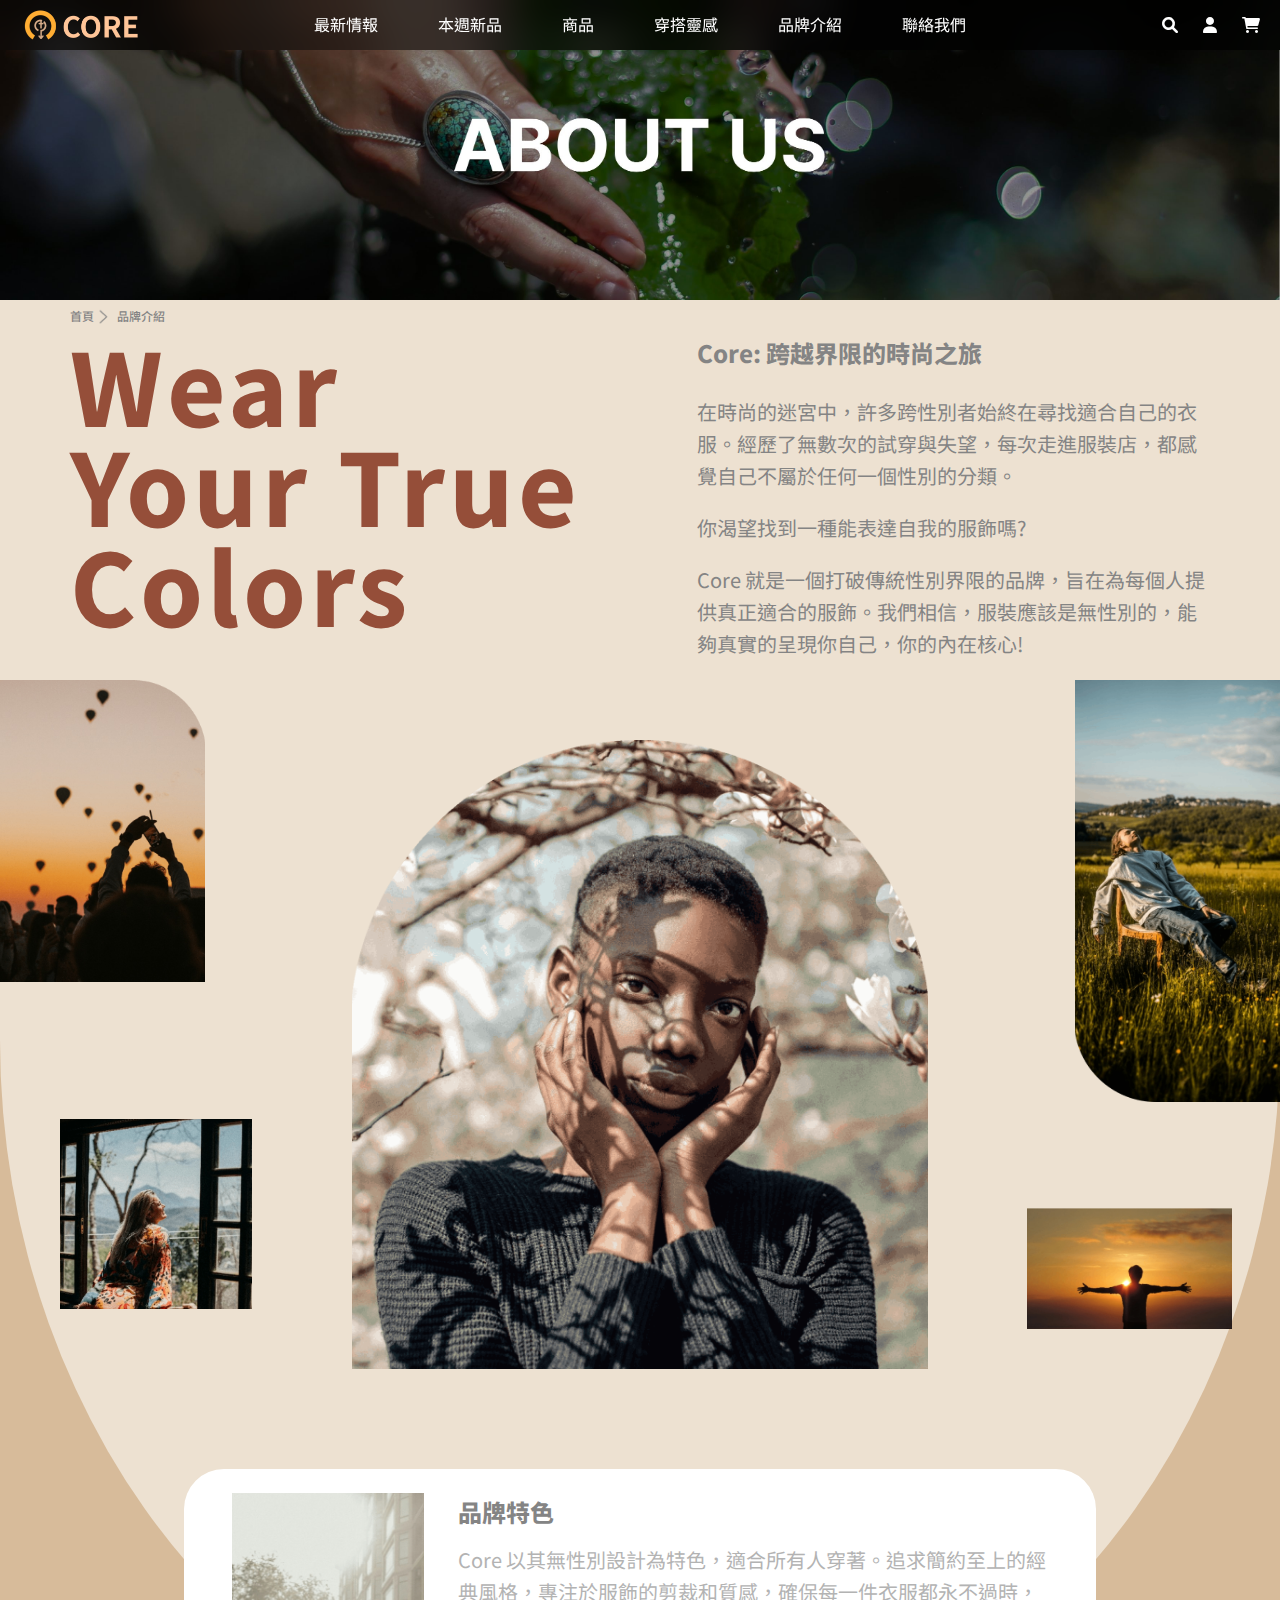
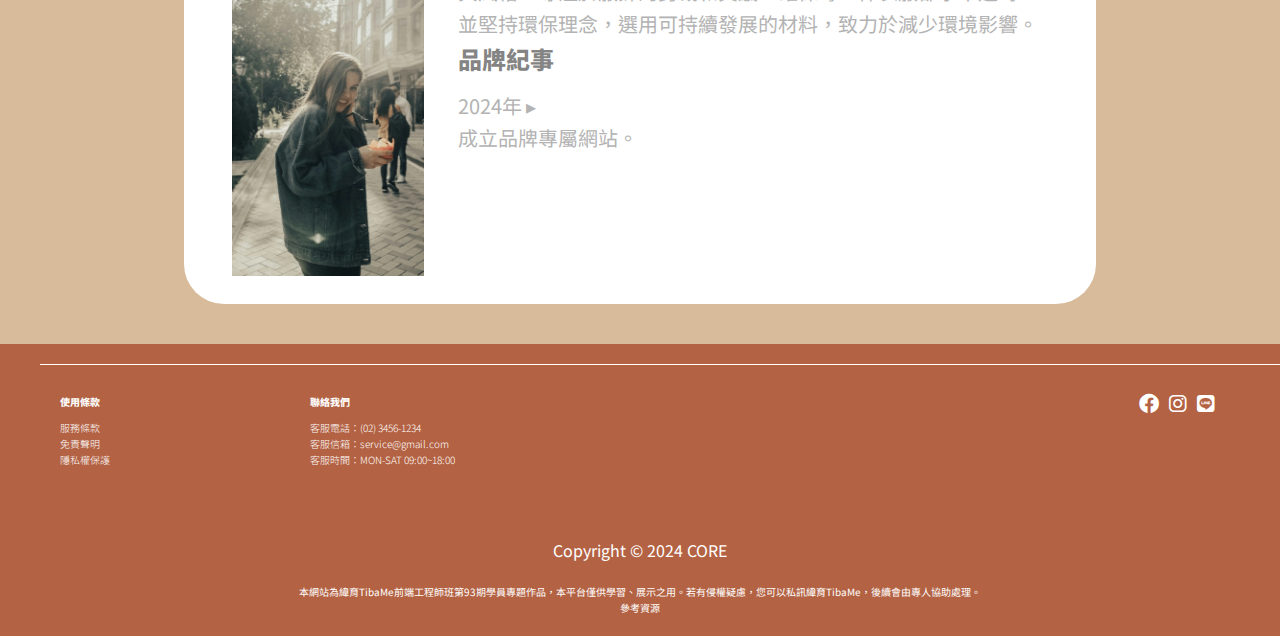
==== commit 3219717b: "footer_侵權聲明內容補充" ====
--- a/about-us.html
+++ b/about-us.html
@@ -207,7 +207,7 @@
         <div class="copyright">
           <h3>Copyright © 2024 CORE</h3>
           <p>
-            本網站為緯育TibaMe前端工程師班第93期學員專題作品，本平台僅供學習、展示之用。
+            本網站為緯育TibaMe前端工程師班第93期學員專題作品，本平台僅供學習、展示之用。若有侵權疑慮，您可以私訊緯育TibaMe，後續會由專人協助處理。
           </p>
           <p><a href="#">參考資源</a></p>
         </div>
--- a/css/about-us.css
+++ b/css/about-us.css
@@ -420,7 +420,7 @@
     .itemscope li {
         /* border: 1px solid red; */
     
-        font-size: 2rem;
+        font-size: 1.6rem;
         color: #3e3e3e;
 
     
@@ -428,7 +428,7 @@
     /* 標語介紹文區往內縮，margin往外推 */
     .inner01{
         gap: 0 25px;
-        margin: 60px 4% 0;
+        margin: 12px 4% 0;
     }
 
     /* 左右圖片區wrap01和wrap03往內縮，margin往外推 */
@@ -561,95 +561,190 @@
 }
 
 @media screen and (max-width: 765px) {
-    
-}
-
-@media screen and (max-width: 430px) {
+
+    .about02::before{
+
+        content: "";
+        position: absolute;
+        max-width: 1770px;
+        width: 100%;
+        height: 50%;
+        top: 0%;
+        left: 0%;
+        background: #EDE1D1;
+        /* opacity: .4; */
+        border-radius:  0 0 35% 35%;
+        z-index: -1;        
+    }
+
+    .content-2{
+        flex-wrap: wrap;
+    }
 
     .figure_wrap01{
-        /* border: 1px solid red;  */
-        padding-left: 4%;  
-    }
-    
+        display: none;
+        
+        border: 1px solid red; 
+        flex-basis: 5%;
+        order: 3;
+        flex-shrink: 2;
+
+
+    }
+
+    .figure_wrap02{
+        /* border: 1px solid red;  */
+        flex-basis: 100%;
+        order: 1;
+    }
+    
+    
+    .figure_wrap03{
+        display: none;
+
+        border: 1px solid red; 
+        flex-basis: 5%;
+        order: 2;
+        justify-content: center;
+        align-items: flex-end;
+        flex-shrink: 3;
+
+
+
+       
+    }
+
+    .main-fig{
+        width: 80%;
+        padding: 40px 0;
+    }
+
     .f1{
-        width: 80%;
-    }
-    
-    .f1 > img{
-        /* border: 1px solid red;  */
-        width: 100%;
-        height: 100%;
-        object-fit: cover;
-    }
-    
+        width: 40%;
+    }
+    
+
     .f2{
-        width: 75%;
-        padding-left: 60px;
-        padding-bottom: 120px;
-    }
-    
-    .f2 > img{
-        width: 100%;
-        height: 100%;
-        object-fit: cover;
-    
-    
-    }
-    
-    .figure_wrap02{
-        flex-grow: 1;
-        flex-basis: 60%;
-        display: flex;
-        flex-direction: column;
-        align-items: center;
-        justify-content: center;
-    }
-    
-    .main-fig{
-        width: 75%;
-        padding: 60px 0;
-    }
-    
-    .main-fig > img{
-        width: 100%;
-        height: 100%;
-        object-fit: cover;
-    }
-    
-    .figure_wrap03{
-        /* border: 1px solid red;  */
-        padding-right: 4%;
-        flex-grow: 1;
-        flex-basis: 20%;
-        display: flex;
-        flex-direction: column;
-        justify-content: space-between;
-        align-items: end;
-    }
-    
+        width: 60%;
+        padding-top: 60px;
+    }
+    
+
     .f3{
-        width: 80%;
-    }
-    
-    .f3 > img{
-        /* border: 1px solid red;  */
-        width: 100%;
-        height: 100%;
-        object-fit: cover;
+        width: 30%;
     }
     
     .f4{
-        width: 80%;
-        padding-right: 48px;
-        padding-bottom: 100px;
-    }
-    
-    .f4 > img{
-        /* border: 1px solid red;  */
-        width: 100%;
-        height: 100%;
-        object-fit: cover;
-    }
-
-
-}+        width: 50%;
+        padding-top: 60px;
+    }
+    
+
+
+    .inner01{
+        /* border: 1px solid red;  */
+        flex-wrap: wrap;
+    }
+    
+    .heading{
+        flex-basis: 100%;
+    }
+    
+    .heading > h2{
+        /* border: 1px solid red;  */
+        line-height: 6rem;
+        font-size: 6rem;
+        color: #954E39;
+        font-weight: 800;
+        letter-spacing: .4rem;
+
+    }
+    
+    .text{
+        /* border: 1px solid red;  */
+    
+        flex-basis: 100%;
+        /* width: 100%; */
+        margin-top: 32px;
+    }
+    
+    .text h3{
+        font-size: 2rem;
+        font-weight: 800;
+        color: #848484;
+        margin-bottom: 16px;
+    }
+    
+    .text  > p{
+        font-size: 1.6rem;
+        color: #848484;
+        margin-bottom: 20px;
+        
+    }
+
+
+    .inner03{
+        /* border: 1px solid red;  */
+        flex-wrap: wrap;
+    }
+    
+    .profile{
+        /* border: 1px solid red;  */
+    
+        flex-basis: 100%;
+    
+        
+    }
+    
+    .f5{
+        /* border: 1px solid red; */
+        margin: 24px auto 4px;
+        width: calc(90% - 40px);
+        height: 200px;
+        /* padding-left: 48px;
+        padding-top: 24px;
+        padding-bottom: 24px; */
+        background: url(../img/about-us_final_deco_rwd.jpg)center center / auto repeat;;
+    }
+    
+    .f5 > img{
+        /* border: 1px solid red;  */
+        display: none;
+    }
+    
+    .content-3{
+        padding-top: 0;
+    }
+    
+
+    .txt{
+        /* border: 1px solid red;  */
+        flex-basis: 100%;
+
+        /* flex-basis: 70%; */
+        padding-top: 16px;
+        box-sizing: border-box;
+        padding-left: 20px;
+    }
+    
+    .txt > h3{
+        font-size: 2rem;
+        font-weight: 800;
+        color: #848484;
+        margin-bottom: 8px;
+        
+    }
+    
+    
+    .txt > p{
+        /* border: 1px solid red;  */
+
+        font-size: 1.6rem;
+        color: #B3B3B3;
+        /* margin-bottom: 20px; */
+        padding-right: 0px;
+    }
+    
+    
+}
+
--- a/css/main.css
+++ b/css/main.css
@@ -145,9 +145,7 @@
     display: flex;
 }
 
-.icon li{
-    /* margin-left: 25px; */
-}
+
 
 .icon li >a{
     display: block;
@@ -376,6 +374,18 @@
         font-size: 1.2rem; /* 調整字體大小 */
         line-height: 30px; /* 調整行高 */
     }
+
+    #main-sel li:hover a{
+        /* border: 1px solid blue; */
+        display: block;
+        text-align: center;
+        line-height: 42px;
+        font-size: 1.2rem;
+        font-weight: 800;
+        color: #e2a87b;
+        
+        
+    }
     
     #main-sel>a img {
         max-height: 80%; /* 調整圖片大小 */
@@ -463,6 +473,16 @@
         padding: 20px;
     }
 
+
+    .content-footer::before{
+        content: "";
+        display: block;
+        width: 100% ; 
+        height: 1px;
+       
+    }
+
+
     .information {
         flex-direction: column;
         align-items: center;
@@ -480,8 +500,11 @@
     }
 
     .copyright {
-        width: 100%;
+
+        /* border: 1px solid blue; */
+        width: calc(100% - 60px);
         padding: 10px 0;
+    
         text-align: center;
     }
 
